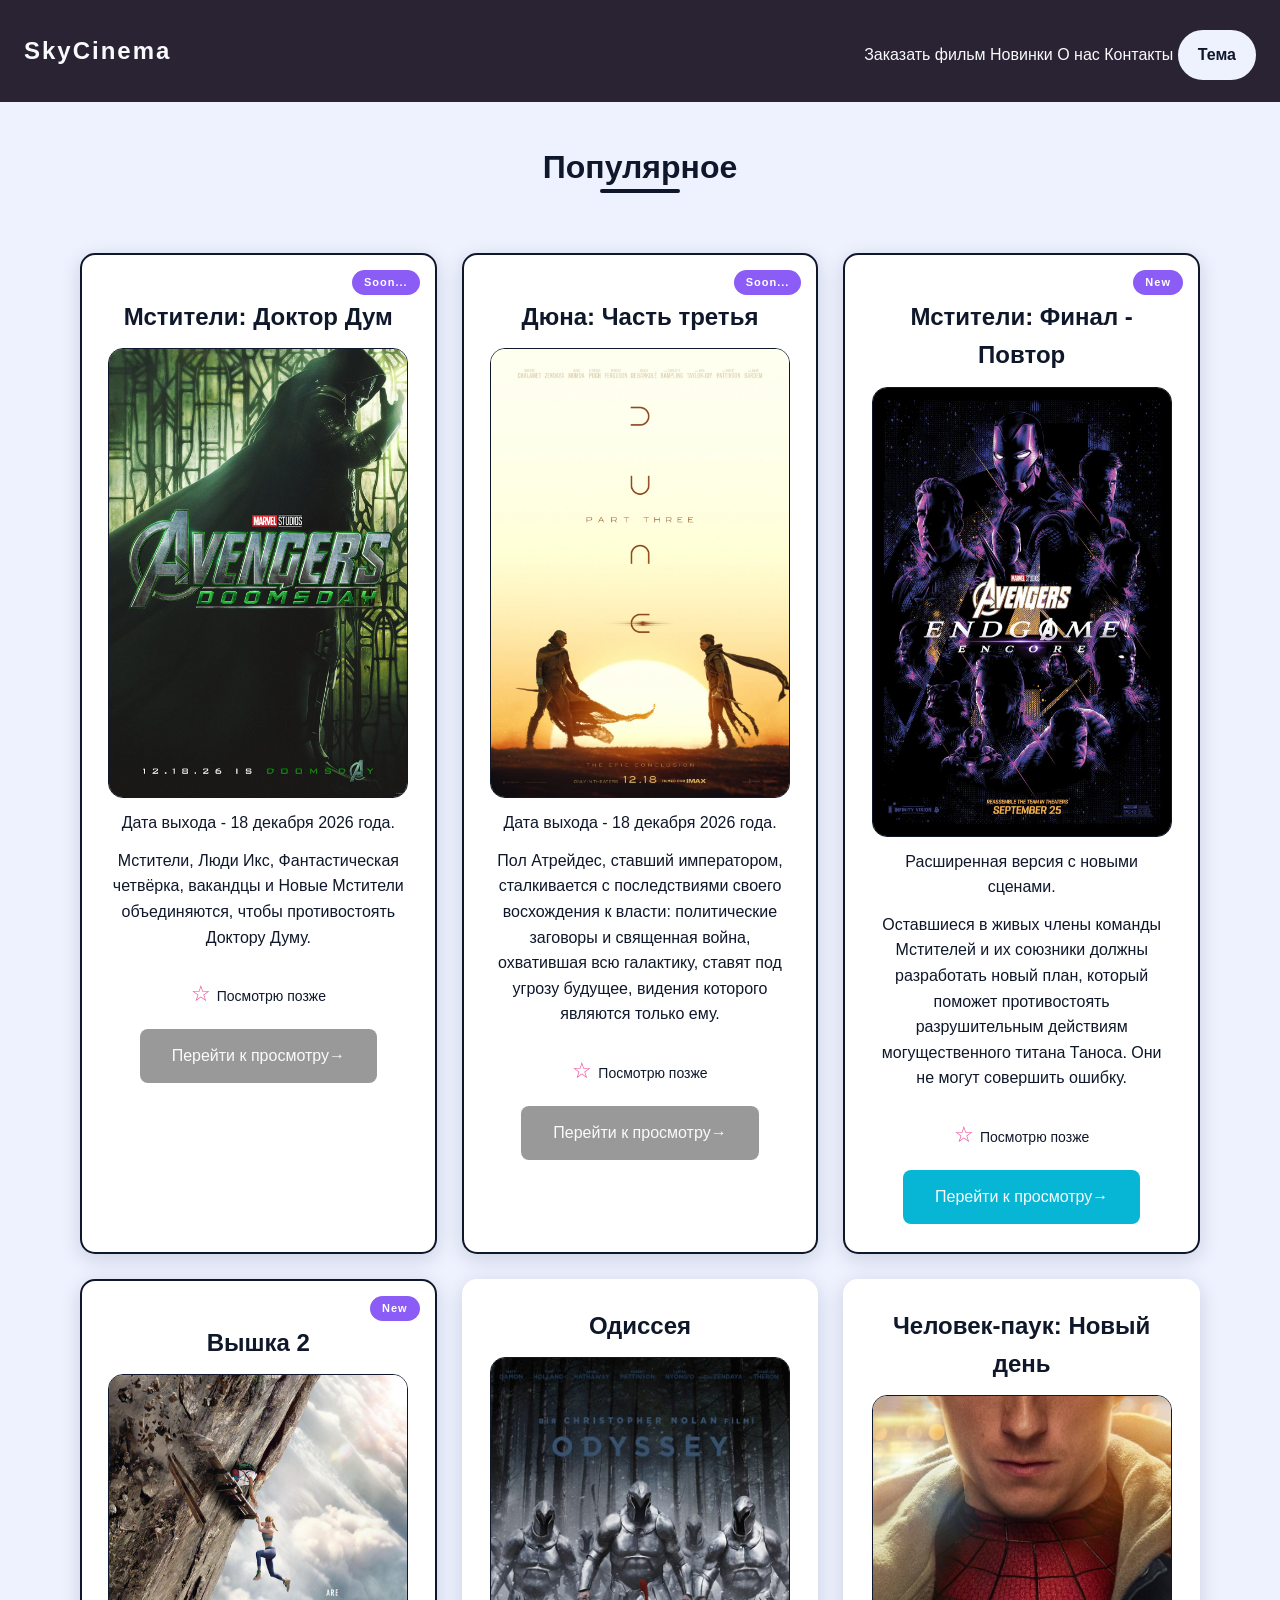
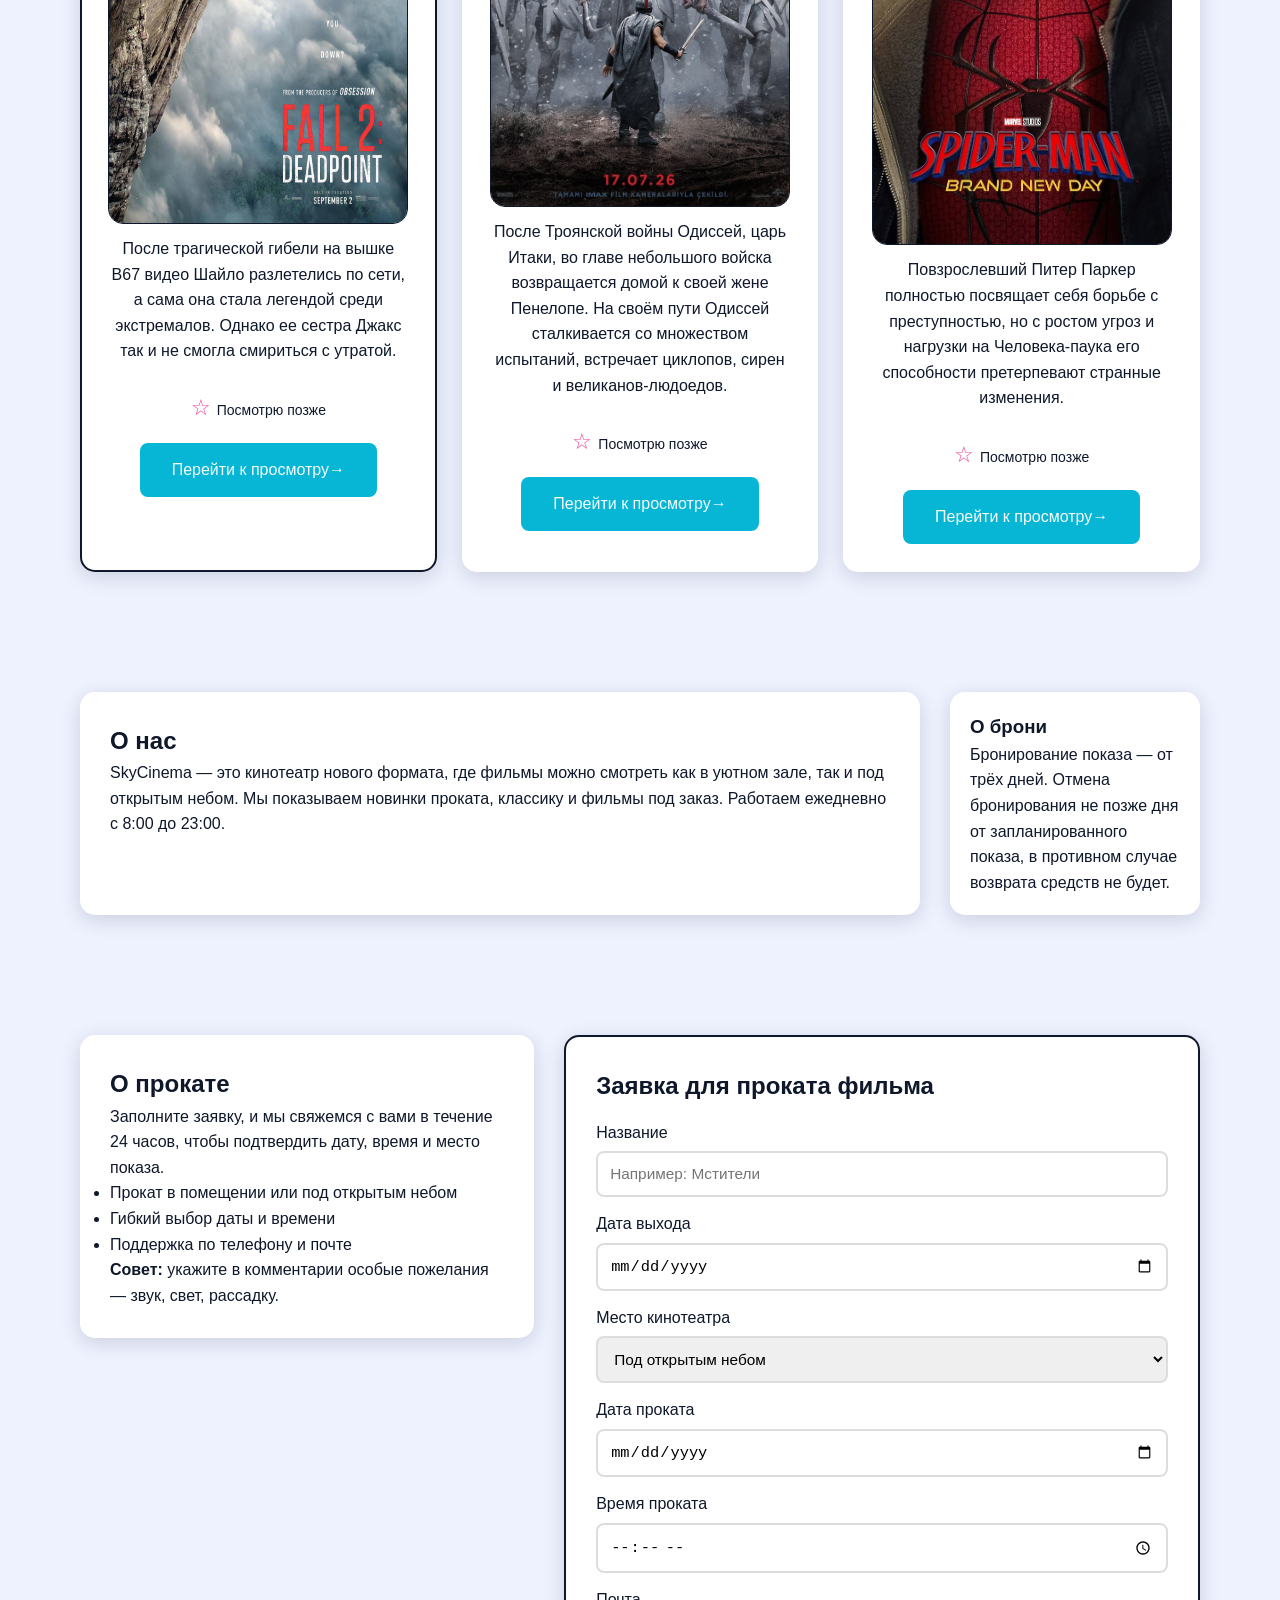
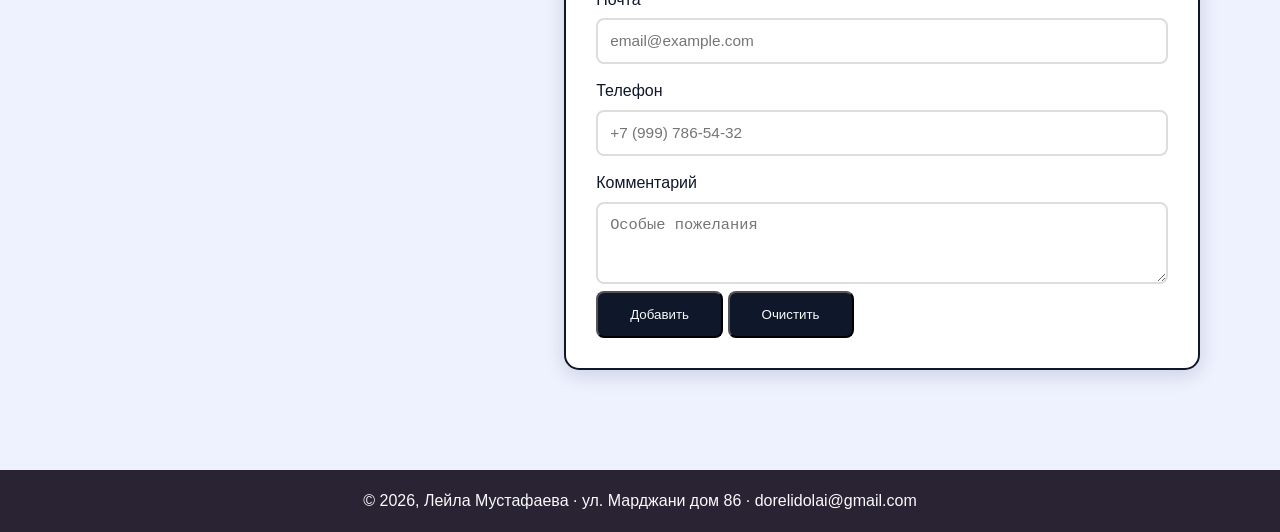
==== index.html @ cd65d3d4 "upd" ====
<!DOCTYPE html>
<html lang="ru">
<head>
    <meta charset="UTF-8">
    <meta name="viewport" content="width=device-width, initial-scale=1.0">
    <title>SkyCinema - кинотеатр</title>
    <link rel="stylesheet" href="styles.css">
    <link rel="icon" type="image/png" href="favicon.png">
</head>
<body>

    <header class="nav"> 
        <a href="#" class="logo">SkyCinema</a> 
        <nav class="menu"> 
        <a href="#add">Заказать фильм</a> 
        <a href="#new">Новинки</a> 
        <a href="#layout">О нас</a>  
        <a href="#cont">Контакты</a>
        <input type="checkbox" id="theme" class="theme-checkbox">
        <label for="theme" class="theme-toggle">Тема</label>
        </nav> 
    </header> 

   <main>

    <h1 class="page-title">Популярное</h1>

    <section class="new" id="new">
        <article class="movie">
            <span class="badge">Soon...</span>
            <h2 class="name">Мстители: Доктор Дум</h2>
            <img src="doom.png" alt="Мстители: Доктор Дум" width="300" height="450">
            <p>Дата выхода - 18 декабря 2026 года.</p>
            <p>Мстители, Люди Икс, Фантастическая четвёрка, вакандцы и Новые Мстители объединяются, чтобы противостоять Доктору Думу.</p>
            <label class="fav">
                <input type="checkbox">
                <span>Посмотрю позже</span>
            </label>
            <a href="#" class="btnc">Перейти к просмотру</a>
        </article>

        <article class="movie">
            <span class="badge">Soon...</span>
            <h2 class="name">Дюна: Часть третья</h2>
            <img src="dune.png" alt="Дюна: Часть третья" width="300" height="450">
            <p>Дата выхода - 18 декабря 2026 года.</p>
            <p>Пол Атрейдес, ставший императором, сталкивается с последствиями своего восхождения к власти: политические заговоры и священная война, охватившая всю галактику, ставят под угрозу будущее, видения которого являются только ему.</p>
            <label class="fav">
                <input type="checkbox">
                <span>Посмотрю позже</span>
            </label>
            <a href="#" class="btnc">Перейти к просмотру</a>
        </article>

        <article class="movie">
            <span class="badge">New</span>
            <h2 class="name">Мстители: Финал - Повтор</h2>
            <img src="encore.png" alt="Мстители: Финал - Повтор" width="300" height="450">
            <p>Расширенная версия с новыми сценами.</p>
            <p>Оставшиеся в живых члены команды Мстителей и их союзники должны разработать новый план, который поможет противостоять разрушительным действиям могущественного титана Таноса. Они не могут совершить ошибку.</p>
            <label class="fav">
                <input type="checkbox">
                <span>Посмотрю позже</span>
            </label>
            <a href="#" class="btn">Перейти к просмотру</a>
        </article>

        <article class="movie">
            <span class="badge">New</span>
            <h2 class="name">Вышка 2</h2>
             <img src="fall2.png" alt="Вышка 2" width="300" height="450">
            <p>После трагической гибели на вышке B67 видео Шайло разлетелись по сети, а сама она стала легендой среди экстремалов. Однако ее сестра Джакс так и не смогла смириться с утратой.</p>
            <label class="fav">
                <input type="checkbox">
                <span>Посмотрю позже</span>
            </label>
            <a href="#" class="btn">Перейти к просмотру</a>
        </article>

        <article class="movie">
            <h2 class="name">Одиссея</h2>
             <img src="odyssey.png" alt="Одиссея" width="300" height="450">
            <p>После Троянской войны Одиссей, царь Итаки, во главе небольшого войска возвращается домой к своей жене Пенелопе. На своём пути Одиссей сталкивается со множеством испытаний, встречает циклопов, сирен и великанов-людоедов.</p>
            <label class="fav">
                <input type="checkbox">
                <span>Посмотрю позже</span>
            </label>
            <a href="#" class="btn">Перейти к просмотру</a>
        </article>

        <article class="movie">
            <h2 class="name">Человек-паук: Новый день</h2>
             <img src="smbnd.png" alt="Человек-паук: Новый день" width="300" height="450">
            <p class="bio">Повзрослевший Питер Паркер полностью посвящает себя борьбе с преступностью, но с ростом угроз и нагрузки на Человека-паука его способности претерпевают странные изменения.</p>
            <label class="fav">
                <input type="checkbox">
                <span>Посмотрю позже</span>
            </label>
            <a href="#" class="btn">Перейти к просмотру</a>
        </article>
    </section>

    <section class="layout" id="layout">
    <div class="content">
        <h2>О нас</h2>
        <p>SkyCinema — это кинотеатр нового формата, где фильмы можно смотреть как в уютном зале, так и под открытым небом. Мы показываем новинки проката, классику и фильмы под заказ. Работаем ежедневно с 8:00 до 23:00.</p>
    </div>
    <aside class="sidebar">
        <h3>О брони</h3>
        <p>Бронирование показа — от трёх дней. Отмена бронирования не позже дня от запланированного показа, в противном случае возврата средств не будет.</p>
    </aside>
    </section>

    <section class="order-layout" id="add">
    <aside class="order-info">
        <h2>О прокате</h2>
        <p>Заполните заявку, и мы свяжемся с вами в течение 24 часов, чтобы подтвердить дату, время и место показа.</p>
        <ul>
            <li>Прокат в помещении или под открытым небом</li>
            <li>Гибкий выбор даты и времени</li>
            <li>Поддержка по телефону и почте</li>
        </ul>
            <strong>Совет:</strong> укажите в комментарии особые пожелания — звук, свет, рассадку.
    </aside>

    <div class="order-form-wrap">
        <h2>Заявка для проката фильма</h2>
        <form action="#" method="get">
            <label for="title">Название</label>
            <input type="text" id="title" name="title" placeholder="Например: Мстители" required>

            <label for="releasedate">Дата выхода</label>
            <input type="date" id="releasedate" name="releasedate" required>

            <label for="cinema">Место кинотеатра</label>
            <select id="cinema" name="cinema">
                <option value="opensky">Под открытым небом</option>
                <option value="closet">В помещении</option>
            </select>

            <label for="rundate">Дата проката</label>
            <input type="date" id="rundate" name="rundate" required>

            <label for="time">Время проката</label>
            <input type="time" id="time" name="time" required>

            <label for="email">Почта</label>
            <input type="email" id="email" name="email" placeholder="email@example.com" required>

            <label for="tel">Телефон</label>
            <input type="tel" id="tel" name="tel" placeholder="+7 (999) 786-54-32" required>

            <label for="comm">Комментарий</label>
            <textarea id="comm" name="comm" rows="3" cols="40" placeholder="Особые пожелания"></textarea>

            <div class="form-actions">
                <button type="submit" class="btn1">Добавить</button>
                <button type="reset" class="btn1">Очистить</button>
            </div>
        </form>
    </div>
    </section>
  </main>

    <footer id="cont">
        <p>&copy; 2026, Лейла Мустафаева · ул. Марджани дом 86 · <a href="mailto:dorelidolai@gmail.com">dorelidolai@gmail.com</a></p>
    </footer>
<a href="#" class="scroll-top">↑</a>

<script>
    const btn = document.querySelector('.scroll-top');
    window.addEventListener('scroll', () => {
        btn.style.opacity = window.scrollY > 300 ? '1' : '0';
        btn.style.pointerEvents = window.scrollY > 300 ? 'auto' : 'none';
    });
</script>
</body>
</html>
---- styles.css ----
* {
    margin: 0;
    padding: 0;
    
    box-sizing: border-box;
}

:root {
    --primary: #eef2ff;
    --card-bg: #ffffff;
    --text: #0f172a;
    --text-dark: #f8fafc;
    --border: #0f172a;
    --btn-bg: #06b6d4;
    --accent: #ec4899;
    --shadow: 0 5px 20px #0f172a26;

    --transition: 0.3s ease;

    --radius-sm: 8px;
}

@media (prefers-color-scheme: dark) {
    :root {
    --primary: #020617;
    --card-bg: #0f172a;
    --text: #e2e8f0;
    --text-dark: #f8fafc;
    --border: #8b5cf6; 
    }

    body:has(#theme:checked) {
        --primary: #eef2ff;
        --card-bg: #ffffff;
        --text: #0f172a;
        --text-dark: #f8fafc;
        --border: #0f172a;
    }
}

@media (prefers-color-scheme: light) {
    body:has(#theme:checked) {
        --primary: #020617;
        --card-bg: #0f172a;
        --text: #e2e8f0;
        --text-dark: #f8fafc;
        --border: #8b5cf6;
    }
}

header.nav { 
    position: sticky; 
    top: 0; 
    z-index: 100; 
    display: flex; 
    justify-content: space-between; 
    align-items: center; 
    padding: 16px 24px; 
    background-color: #2a2333;
} 

.menu a:hover {
    color: var(--btn-bg);
}

.menu a {
    color: var(--text-dark);
}

.logo { 
    font-weight: bold; 
    font-size: clamp(16px, 2vw, 24px); 
    text-decoration: none; 
    letter-spacing: 2px; 
    color: var(--text-dark);
} 

.theme-checkbox {
    display: none;
}

.theme-toggle {
    padding: 10px 18px;
    background-color: var(--primary);
    color: var(--text);
    border: 2px solid var(--primary);
    border-radius: 50px;
    cursor: pointer;
    font-weight: bold;
    display: inline-block;
    user-select: none;
}

.theme-toggle:hover {
    background: #3a333a;
    color: var(--primary);
}

body {
    font-family: 'Franklin Gothic Medium', 'Arial Narrow', Arial, sans-serif;
    color: var(--text);
    line-height: 1.6;
    background-color: var(--primary);
    transition: background var(--transition), color var(--transition);
}

.page-title {
    position: relative;
    text-align: center;
    margin: 40px auto 0;
    font-size: clamp(1.5rem, 4vw, 2rem);
}
.page-title::after {
    content: "";
    position: absolute;
    bottom: 0;
    left: 50%;
    transform: translateX(-50%);
    width: 80px;
    height: 4px;
    background: var(--text);
    border-radius: 2px;
}

.new {
    display: grid;
    grid-template-columns: repeat(auto-fit, minmax(280px, 1fr));
    gap: 25px;
    padding: 60px 40px;
    max-width: 1200px;
    margin: 0 auto;
}

.movie {
    position: relative;
    display: flex;
    flex-direction: column;
    align-items: center;
    text-align: center;
    gap: 12px;
    padding: clamp(16px, 3vw, 28px) clamp(16px, 3vw, 28px);
    background: var(--card-bg);
    border-radius: 15px;
    box-shadow: var(--shadow);
    overflow: hidden;
    color: var(--text);
    opacity: 0;
    animation: fadeUp 0.6s ease forwards;
}

.movie:hover {
    box-shadow: 0 15px 40px #00000033;
}

.movie::before {
    content: "";
    position: absolute;
    top: 0;
    left: -100%;
    width: 100%;
    height: 100%;
    background: linear-gradient(
        90deg,
        transparent,
       #06b6d438,
        transparent
    );
    transition: left 0.6s;
    pointer-events: none;
}

.movie:hover::before {
    left: 100%;
}

.movie:has(.badge) .name {
    margin-top: 15px;
}

.movie:has(.badge) {
    border: 2px solid var(--border);
}

@keyframes fadeUp {
    from {
        opacity: 0;
        transform: translateY(30px);
    }
    to {
        opacity: 1;
        transform: translateY(0);
    }
}
.movie:nth-child(1) { animation-delay: 0.1s; }
.movie:nth-child(2) { animation-delay: 0.2s; }
.movie:nth-child(3) { animation-delay: 0.3s; }
.movie:nth-child(4) { animation-delay: 0.4s; }
.movie:nth-child(5) { animation-delay: 0.5s; }
.movie:nth-child(6) { animation-delay: 0.6s; }

img {
    border-radius: 15px;
    border: 1.5px solid var(--border);
    transition: transform 0.3s ease, box-shadow 0.3s ease;
}

img:hover{
    transform: translateY(-8px) scale(1.02);
}

.badge {
    position: absolute;
    top: 15px;
    right: 15px;
    padding: 4px 12px;
    background: #8b5cf6;
    color: #fff;
    font-size: clamp(8px, 1.2vw, 11px);
    font-weight: 700;
    border-radius: 20px;
    letter-spacing: 1px;
}
.movie:has(.badge):hover .badge {
    box-shadow: 0 5px 15px #3d296c;
}

.btn {
    padding: clamp(10px, 2vw, 14px) clamp(20px, 4vw, 32px);
    background: var(--btn-bg);
    border-radius: var(--radius-sm);
    color: var(--text-dark);
    cursor: pointer;
    transition: background 0.3s, transform 0.2s;
}
.btn:hover {
    background: var(--accent); 
    color: #1a1622;
    transform: translateY(-2px);
}
.btn:active {
    transform: translateY(0) scale(0.95);
    background: var(--btn-bg);
}.btn::after {
    content: " →";
    display: inline-block;
    transition: transform var(--transition);
}
.btn:hover::after {
    transform: translateX(5px);
}
.btnc {
    padding: clamp(10px, 2vw, 14px) clamp(20px, 4vw, 32px);
    background: #999;
    border-radius: var(--radius-sm);
    color: var(--text-dark);
    cursor: not-allowed;
    transition: background 0.3s, transform 0.2s;
}
.btnc:hover {
    transform: translateY(-2px);
}
.btnc::after {
    content: " →";
    display: inline-block;
    transition: transform var(--transition);
}
.btnc:hover::after {
    transform: translateX(5px);
}

.fav {
    display: flex;
    align-items: center;
    gap: 8px;
    cursor: pointer;
    font-size: 14px;
}

.fav input {
    display: none;
}

.fav span::before {
    content: "☆";
    font-size: 22px;
    color: var(--accent);
    margin-right: 6px;
    display: inline-block;
    transition: transform var(--transition);
}

.fav input:checked + span::before {
    content: "★";
    transform: scale(1.2);
}


.btn1 {
    padding: clamp(10px, 2vw, 14px) clamp(20px, 4vw, 32px);
    background: var(--border);
    border-radius: var(--radius-sm);
    color: var(--text-dark);
    cursor: pointer;
    transition: background 0.3s, transform 0.2s;
}
.btn1:hover {
    background: #333;
    transform: translateY(-2px);
}

.btn1:active {
    transform: translateY(0) scale(0.95);
    background: #887b8e;
}

.layout {
    display: grid;
    grid-template-columns: 1fr 250px;
    gap: 30px;
    padding: 60px 40px;
    max-width: 1200px;
    margin: 0 auto;
}

.content {
    background: var(--card-bg);
    padding: 30px;
    border-radius: 15px;
    box-shadow: var(--shadow);
    color: var(--text);
    opacity: 0;
    animation: fadeUp 0.6s ease forwards;
    animation-delay: 0.6s;
}

.sidebar {
    background: var(--card-bg);
    padding: 20px;
    border-radius: 15px;
    box-shadow: var(--shadow);
    color: var(--text);
    opacity: 0;
    animation: fadeUp 0.6s ease forwards;
    animation-delay: 0.5s;
}

.order-layout {
    display: grid;
    grid-template-columns: 1fr 1.4fr;
    gap: 30px;
    padding: 60px 40px;
    max-width: 1200px;
    margin: 0 auto;
    align-items: start;
}

.order-info {
    background: var(--card-bg);
    padding: 30px;
    border-radius: 15px;
    box-shadow: var(--shadow);
    color: var(--text);
    opacity: 0;
    animation: fadeUp 0.6s ease forwards;
    animation-delay: 0.2s;
}

.order-form-wrap {
    border: 2px solid var(--border);
    background: var(--card-bg);
    padding: 30px;
    border-radius: 15px;
    box-shadow: var(--shadow);
    color: var(--text);
    opacity: 0;
    animation: fadeUp 0.6s ease forwards;
    animation-delay: 0.3s;
}

label {
    display: block;
    margin-top: 14px;
    margin-bottom: 6px;
}

select, input, textarea {
    padding: 12px;
    border: 2px solid #ddd;
    border-radius: 8px;
    font-size: clamp(12px, 1.2vw, 16px);
    width: 100%;
    transition: border-color 0.3s, box-shadow 0.3s;
}

select:focus, input:focus, textarea:focus {
    outline: none;
    border-color: #906da8;
    box-shadow: var(--shadow);
}

.scroll-top {
    position: fixed;
    bottom: 30px;
    right: 30px;
    width: 55px;
    height: 55px;
    background: var(--card-bg);
    color: var(--text);
    border-radius: 50%;
    display: flex;
    justify-content: center;
    align-items: center;
    text-decoration: none;
    font-size: clamp(16px, 2vw, 24px);
    z-index: 100;
    transition: transform 0.3s ease;
}

.scroll-top:hover { 
  transform: scale(1.12); 
  box-shadow: 0 6px 20px var(--btn-bg); 
}

footer {
    display: flex;
    justify-content: center;
    align-items: center; 
    background-color: #2a2333;
    color: #f8fafc;
    padding: 18px; 
    margin-top: 40px;
}

a {
    text-decoration: none;
    color: var(--text-dark);
} 

@media (max-width: 900px) {
    .new {
        grid-template-columns: repeat(2, 1fr);
        padding: 40px 20px;
    }

    .layout {
        grid-template-columns: 1fr;
    }

    .order-layout {
        grid-template-columns: 1fr;
        padding: 40px 20px;
    }

    .order-info {
        position: static;
    }
}

@media (max-width: 600px) {
    header.nav {
        flex-direction: column;
        gap: 10px;
    }

    .menu {
        display: flex;
        flex-wrap: wrap;
        justify-content: center;
        gap: 10px;
    }

    .new {
        grid-template-columns: 1fr;
        padding: 20px 15px;
    }

    .layout {
        padding: 20px 15px;
    }

    .order-layout {
        padding: 20px 15px;
    }

    .order-info, .order-form-wrap {
        padding: 20px;
    }

    .btn {
        width: 100%;
        text-align: center;
    }

    .btnc {
        width: 100%;
        text-align: center;
    }

    .btn1 {
        width: 100%;
        margin-top: 5px;
    }

    form {
        margin: 10px;
    }

    .scroll-top {
        width: 45px;
        height: 45px;
        bottom: 15px;
        right: 15px;
    }

    footer {
        text-align: center;
        font-size: 14px;
    }
}
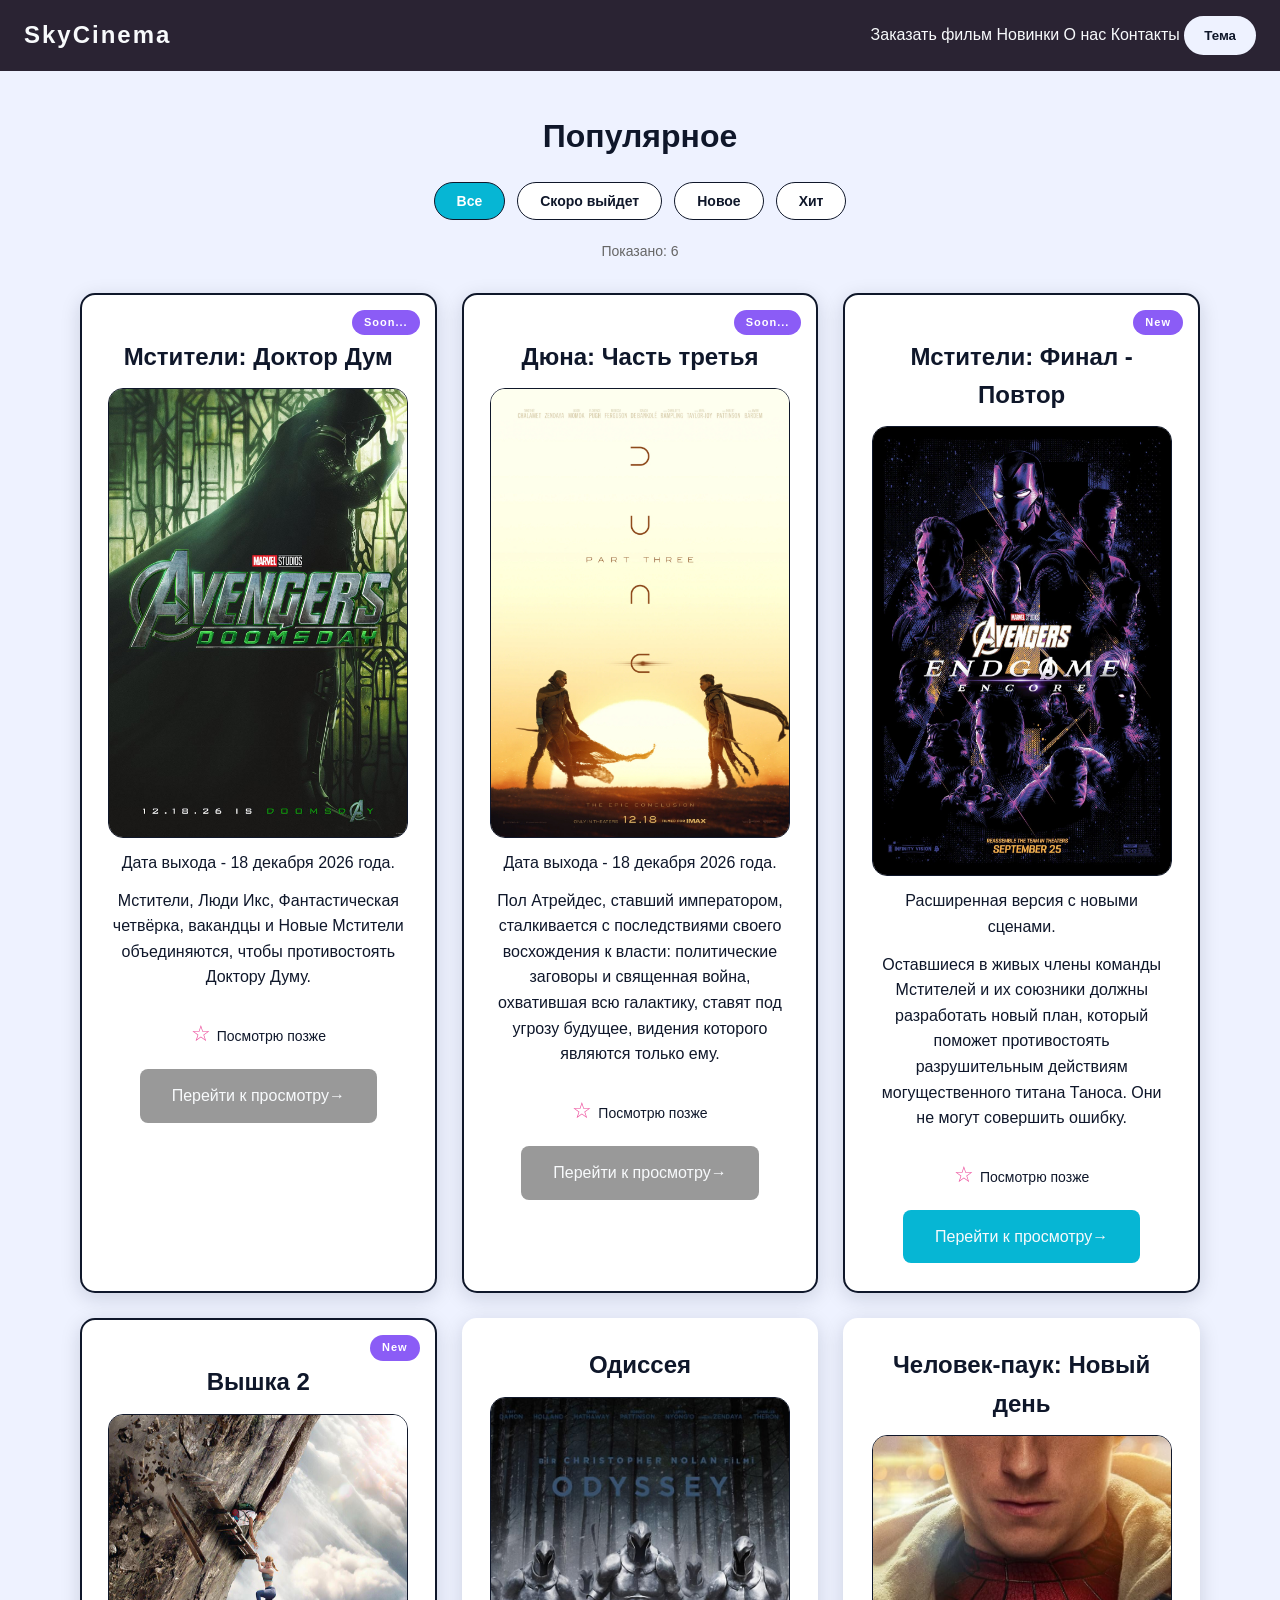
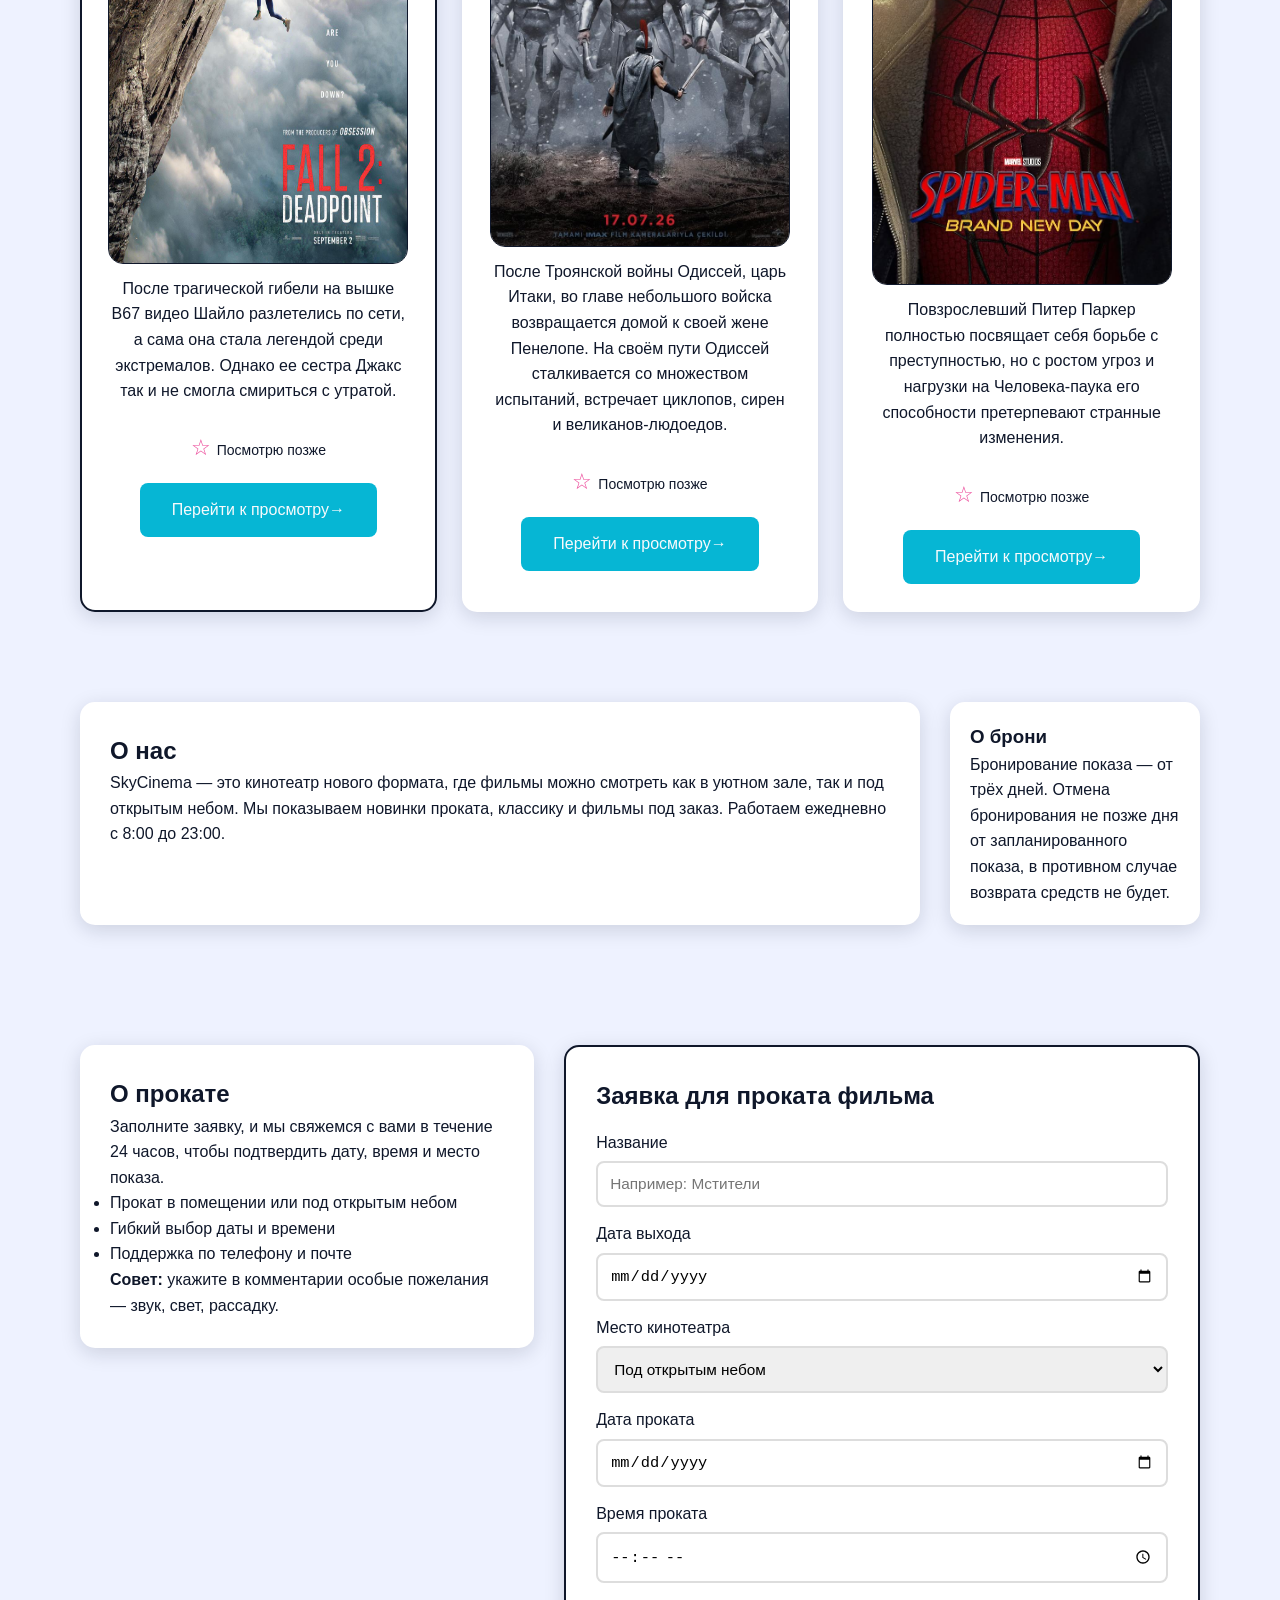
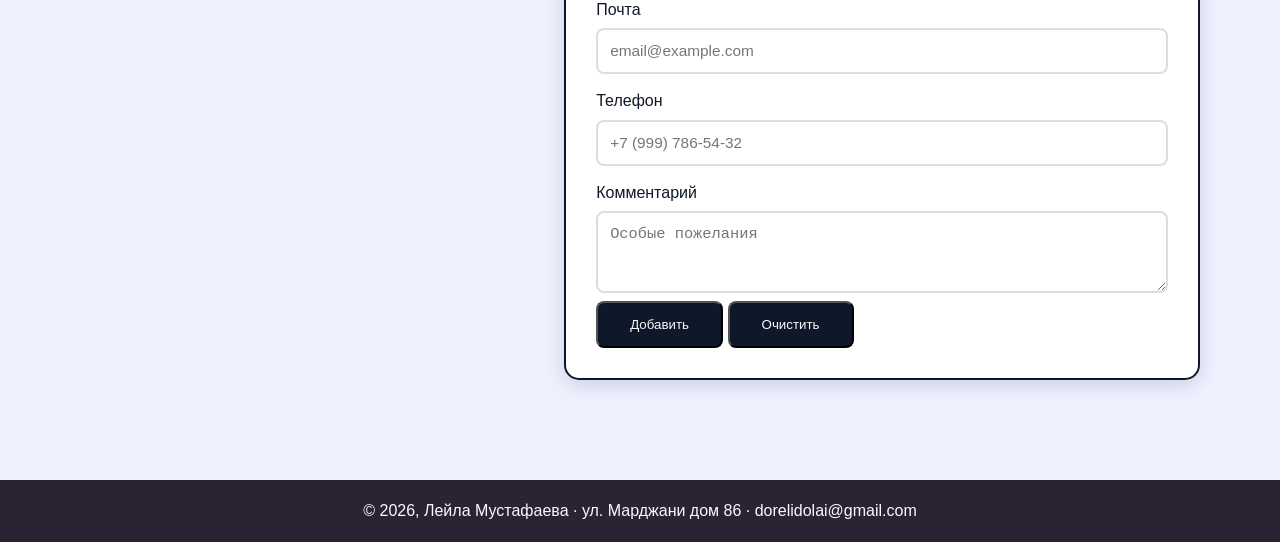
==== commit 319e0b42: "add js" ====
--- a/index.html
+++ b/index.html
@@ -16,8 +16,8 @@
         <a href="#new">Новинки</a> 
         <a href="#layout">О нас</a>  
         <a href="#cont">Контакты</a>
-        <input type="checkbox" id="theme" class="theme-checkbox">
-        <label for="theme" class="theme-toggle">Тема</label>
+        <button class="theme-toggle" id="themeBtn" aria-label="Переключить тему">Тема</button>
+
         </nav> 
     </header> 
 
@@ -25,8 +25,17 @@
 
     <h1 class="page-title">Популярное</h1>
 
+    <div class="filters">
+        <button class="filter-btn active" data-filter="all">Все</button>
+        <button class="filter-btn" data-filter="soon">Скоро выйдет</button>
+        <button class="filter-btn" data-filter="new">Новое</button>
+        <button class="filter-btn" data-filter="popular">Хит</button>
+    </div>
+
+    <p class="filter-count">Показано: <span id="filterCount">0</span></p>
+
     <section class="new" id="new">
-        <article class="movie">
+        <article class="movie" data-category="soon">
             <span class="badge">Soon...</span>
             <h2 class="name">Мстители: Доктор Дум</h2>
             <img src="doom.png" alt="Мстители: Доктор Дум" width="300" height="450">
@@ -39,7 +48,7 @@
             <a href="#" class="btnc">Перейти к просмотру</a>
         </article>
 
-        <article class="movie">
+        <article class="movie" data-category="soon">
             <span class="badge">Soon...</span>
             <h2 class="name">Дюна: Часть третья</h2>
             <img src="dune.png" alt="Дюна: Часть третья" width="300" height="450">
@@ -52,7 +61,7 @@
             <a href="#" class="btnc">Перейти к просмотру</a>
         </article>
 
-        <article class="movie">
+        <article class="movie" data-category="new">
             <span class="badge">New</span>
             <h2 class="name">Мстители: Финал - Повтор</h2>
             <img src="encore.png" alt="Мстители: Финал - Повтор" width="300" height="450">
@@ -65,7 +74,7 @@
             <a href="#" class="btn">Перейти к просмотру</a>
         </article>
 
-        <article class="movie">
+        <article class="movie" data-category="new">
             <span class="badge">New</span>
             <h2 class="name">Вышка 2</h2>
              <img src="fall2.png" alt="Вышка 2" width="300" height="450">
@@ -77,7 +86,7 @@
             <a href="#" class="btn">Перейти к просмотру</a>
         </article>
 
-        <article class="movie">
+        <article class="movie" data-category="popular">
             <h2 class="name">Одиссея</h2>
              <img src="odyssey.png" alt="Одиссея" width="300" height="450">
             <p>После Троянской войны Одиссей, царь Итаки, во главе небольшого войска возвращается домой к своей жене Пенелопе. На своём пути Одиссей сталкивается со множеством испытаний, встречает циклопов, сирен и великанов-людоедов.</p>
@@ -88,7 +97,7 @@
             <a href="#" class="btn">Перейти к просмотру</a>
         </article>
 
-        <article class="movie">
+        <article class="movie" data-category="popular">
             <h2 class="name">Человек-паук: Новый день</h2>
              <img src="smbnd.png" alt="Человек-паук: Новый день" width="300" height="450">
             <p class="bio">Повзрослевший Питер Паркер полностью посвящает себя борьбе с преступностью, но с ростом угроз и нагрузки на Человека-паука его способности претерпевают странные изменения.</p>
@@ -165,14 +174,7 @@
     <footer id="cont">
         <p>&copy; 2026, Лейла Мустафаева · ул. Марджани дом 86 · <a href="mailto:dorelidolai@gmail.com">dorelidolai@gmail.com</a></p>
     </footer>
-<a href="#" class="scroll-top">↑</a>
-
-<script>
-    const btn = document.querySelector('.scroll-top');
-    window.addEventListener('scroll', () => {
-        btn.style.opacity = window.scrollY > 300 ? '1' : '0';
-        btn.style.pointerEvents = window.scrollY > 300 ? 'auto' : 'none';
-    });
-</script>
+<button class="scroll-top" id="scrollTopBtn" aria-label="Наверх">↑</button>
+<script src="script.js"></script>
 </body>
 </html>
--- a/styles.css
+++ b/styles.css
@@ -13,6 +13,7 @@
     --border: #0f172a;
     --btn-bg: #06b6d4;
     --accent: #ec4899;
+    --text-muted: #666;
     --shadow: 0 5px 20px #0f172a26;
 
     --transition: 0.3s ease;
@@ -20,32 +21,14 @@
     --radius-sm: 8px;
 }
 
-@media (prefers-color-scheme: dark) {
-    :root {
+body.dark {
     --primary: #020617;
     --card-bg: #0f172a;
     --text: #e2e8f0;
     --text-dark: #f8fafc;
-    --border: #8b5cf6; 
-    }
-
-    body:has(#theme:checked) {
-        --primary: #eef2ff;
-        --card-bg: #ffffff;
-        --text: #0f172a;
-        --text-dark: #f8fafc;
-        --border: #0f172a;
-    }
-}
-
-@media (prefers-color-scheme: light) {
-    body:has(#theme:checked) {
-        --primary: #020617;
-        --card-bg: #0f172a;
-        --text: #e2e8f0;
-        --text-dark: #f8fafc;
-        --border: #8b5cf6;
-    }
+    --border: #8b5cf6;
+    --text-muted: #a0aec0;
+    --shadow: 0 5px 20px #00000066;
 }
 
 header.nav { 
@@ -96,6 +79,11 @@
     color: var(--primary);
 }
 
+.theme-toggle:active {
+    transform: scale(0.95);
+}
+
+
 body {
     font-family: 'Franklin Gothic Medium', 'Arial Narrow', Arial, sans-serif;
     color: var(--text);
@@ -110,23 +98,12 @@
     margin: 40px auto 0;
     font-size: clamp(1.5rem, 4vw, 2rem);
 }
-.page-title::after {
-    content: "";
-    position: absolute;
-    bottom: 0;
-    left: 50%;
-    transform: translateX(-50%);
-    width: 80px;
-    height: 4px;
-    background: var(--text);
-    border-radius: 2px;
-}
 
 .new {
     display: grid;
     grid-template-columns: repeat(auto-fit, minmax(280px, 1fr));
     gap: 25px;
-    padding: 60px 40px;
+    padding: 30px 40px;
     max-width: 1200px;
     margin: 0 auto;
 }
@@ -224,6 +201,51 @@
     box-shadow: 0 5px 15px #3d296c;
 }
 
+.filters {
+    display: flex;
+    justify-content: center;
+    flex-wrap: wrap;
+    gap: 12px;
+    margin-top: 20px;
+    margin-bottom: 20px;
+    padding: 0 20px;
+}
+
+.filter-btn {
+    padding: 10px 22px;
+    background: var(--card-bg);
+    color: var(--text);
+    border: 1px solid var(--text);
+    border-radius: 50px;
+    font-size: 14px;
+    font-weight: 600;
+    cursor: pointer;
+    transition: background 0.3s, color 0.3s, transform 0.2s;
+    font-family: inherit;
+}
+
+.filter-btn:hover {
+    background: var(--accent);
+    color: var(--text);
+    transform: translateY(-2px);
+}
+
+.filter-btn.active {
+    background: var(--btn-bg);
+    color: white;
+}
+
+.movie.hidden {
+    display: none;
+}
+
+.filter-count {
+    text-align: center;
+    color: var(--text-muted);
+    font-size: 14px;
+}
+
+
 .btn {
     padding: clamp(10px, 2vw, 14px) clamp(20px, 4vw, 32px);
     background: var(--btn-bg);
@@ -406,19 +428,33 @@
     height: 55px;
     background: var(--card-bg);
     color: var(--text);
+    border: none;
     border-radius: 50%;
     display: flex;
     justify-content: center;
     align-items: center;
-    text-decoration: none;
     font-size: clamp(16px, 2vw, 24px);
-    z-index: 100;
-    transition: transform 0.3s ease;
-}
-
-.scroll-top:hover { 
-  transform: scale(1.12); 
-  box-shadow: 0 6px 20px var(--btn-bg); 
+    cursor: pointer;
+    z-index: 999;
+    opacity: 0;
+    visibility: hidden;
+    font-family: inherit;
+    transition: opacity 0.3s, visibility 0.3s, transform 0.3s, background 0.3s;
+}
+
+.scroll-top.visible {
+    opacity: 1;
+    visibility: visible;
+}
+
+.scroll-top:hover {
+    filter: brightness(0.9);
+    transform: translateY(-5px) scale(1.05);
+    box-shadow: 0 6px 20px var(--btn-bg);
+}
+
+.scroll-top:active {
+    transform: scale(0.95);
 }
 
 footer {
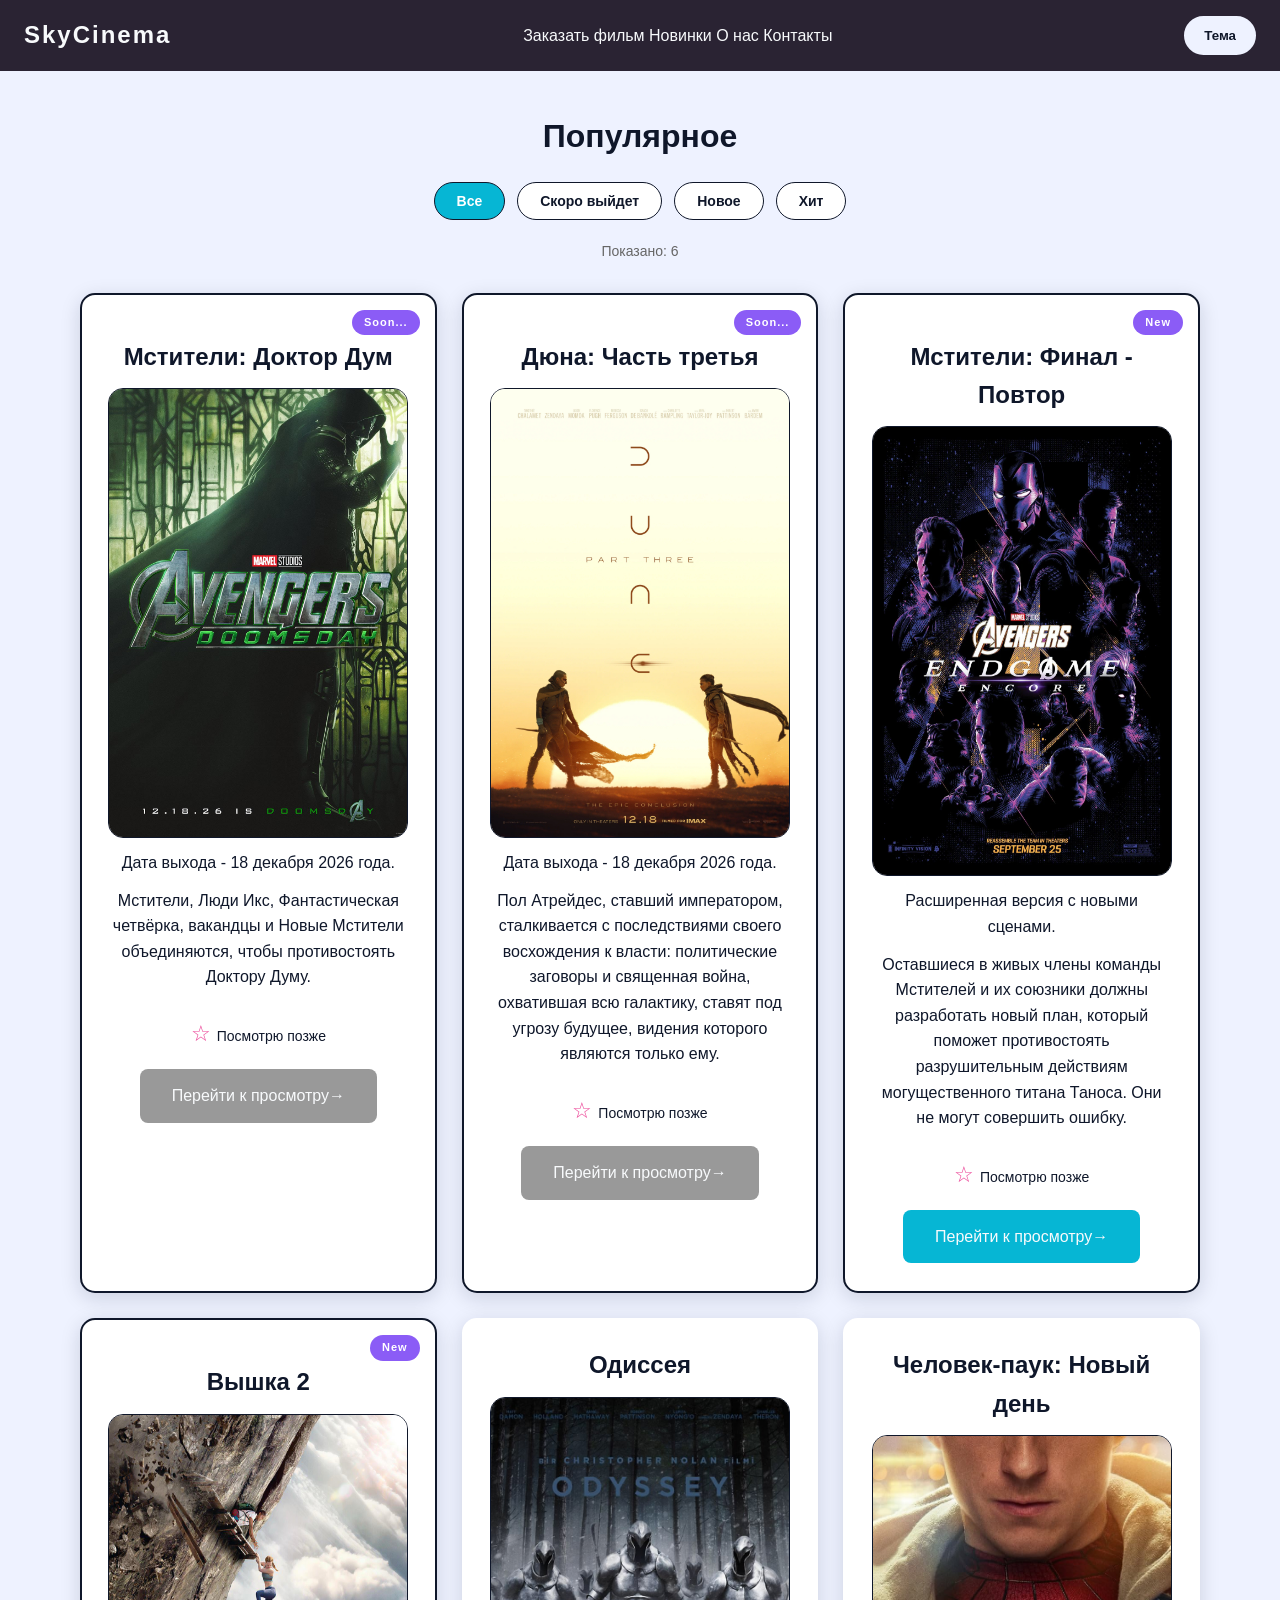
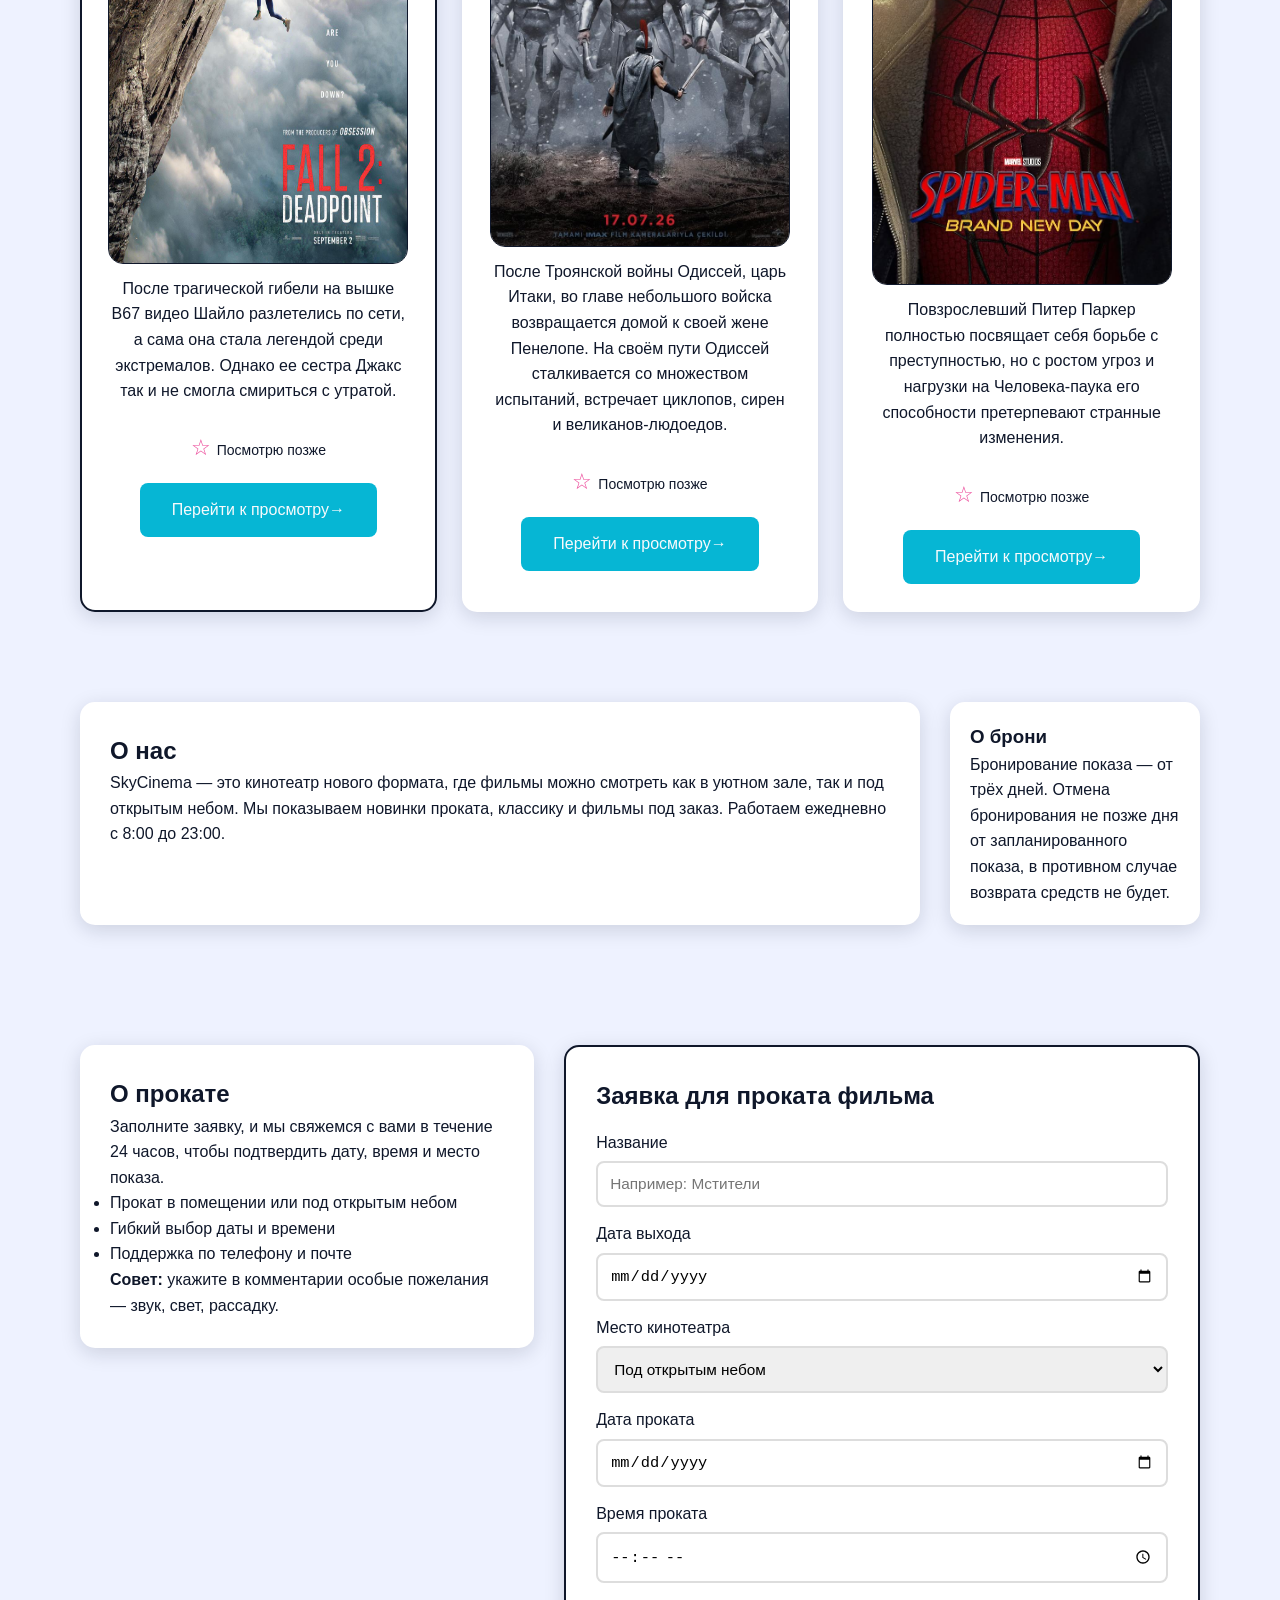
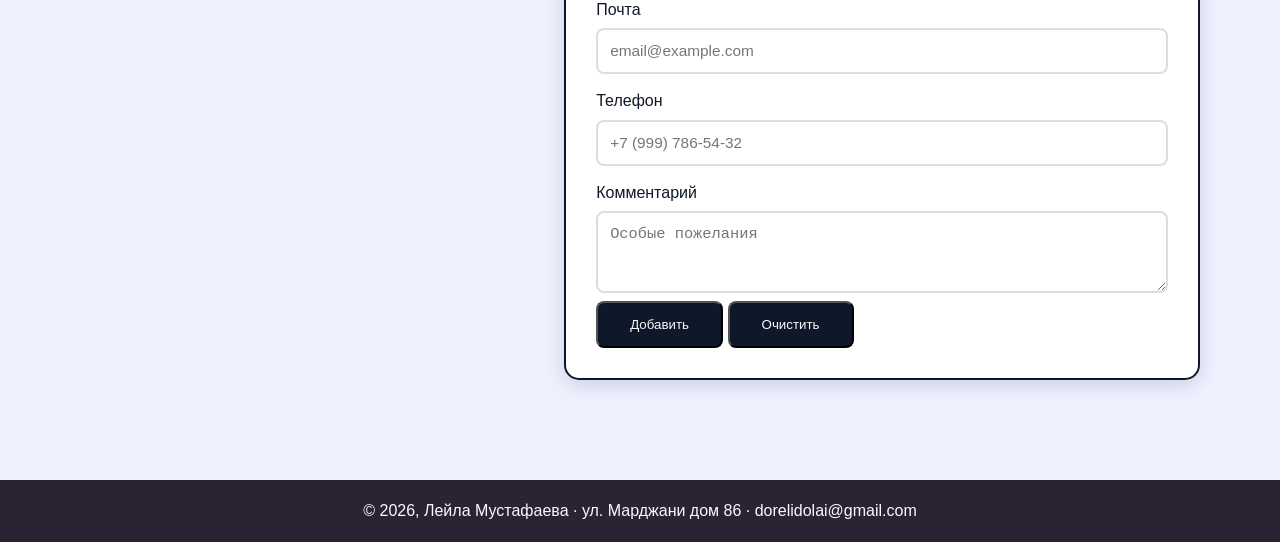
==== commit 1b94c52d: "burger" ====
--- a/index.html
+++ b/index.html
@@ -11,14 +11,28 @@
 
     <header class="nav"> 
         <a href="#" class="logo">SkyCinema</a> 
+
+        <div class="overlay" id="overlay"></div>
+
+        <nav class="mobile-nav" id="mobileNav">
+        <a href="#new">Главная</a>
+        <a href="#layout">О нас</a> 
+        <a href="#add">Заказать фильм</a> 
+        <a href="#cont">Контакты</a>
+        </nav>
+
         <nav class="menu"> 
         <a href="#add">Заказать фильм</a> 
         <a href="#new">Новинки</a> 
         <a href="#layout">О нас</a>  
         <a href="#cont">Контакты</a>
+        </nav> 
+        <button class="burger" id="burgerBtn" aria-label="Открыть меню">
+            <span></span>
+            <span></span>
+            <span></span>
+        </button>
         <button class="theme-toggle" id="themeBtn" aria-label="Переключить тему">Тема</button>
-
-        </nav> 
     </header> 
 
    <main>
--- a/styles.css
+++ b/styles.css
@@ -31,6 +31,10 @@
     --shadow: 0 5px 20px #00000066;
 }
 
+html {
+    scroll-behavior: smooth;
+}
+
 header.nav { 
     position: sticky; 
     top: 0; 
@@ -40,7 +44,107 @@
     align-items: center; 
     padding: 16px 24px; 
     background-color: #2a2333;
-} 
+}
+
+.overlay {
+    position: fixed;
+    top: 0;
+    left: 0;
+    width: 100%;
+    height: 100%;
+    background: #00000080;
+    opacity: 0;
+    visibility: hidden;
+    transition: opacity 0.3s, visibility 0.3s;
+    z-index: 999;
+}
+
+.overlay.active {
+    opacity: 1;
+    visibility: visible;
+}
+
+.mobile-nav {
+    position: fixed;
+    top: 0;
+    right: -100%;
+    width: 80%;
+    max-width: 320px;
+    height: 100vh;
+    background: var(--card-bg, #ffffff);
+    display: flex;
+    flex-direction: column;
+    justify-content: center;
+    align-items: center;
+    gap: 30px;
+    padding: 40px;
+    box-shadow: -10px 0 30px rgba(0, 0, 0, 0.1);
+    transition: right 0.4s ease;
+    z-index: 1000;
+}
+
+.mobile-nav.open {
+    right: 0;
+}
+
+.mobile-nav a {
+    font-size: 20px;
+    font-weight: 600;
+    color: var(--text, #333);
+    text-decoration: none;
+    transition: color 0.3s, transform 0.3s;
+}
+
+.mobile-nav a:hover {
+    color: var(--primary, #667eea);
+    transform: translateX(5px);
+}
+
+.mobile-btn {
+    margin-top: 20px;
+    padding: 14px 32px;
+    background: var(--primary, #667eea);
+    color: white !important;
+    border-radius: 50px;
+}
+
+.mobile-btn:hover {
+    filter: brightness(0.9);
+}
+
+.burger {
+    display: none;
+    flex-direction: column;
+    justify-content: space-between;
+    width: 30px;
+    height: 24px;
+    background: none;
+    border: none;
+    cursor: pointer;
+    padding: 0;
+    z-index: 1001;
+}
+
+.burger span {
+    display: block;
+    width: 100%;
+    height: 3px;
+    background: var(--text, #333);
+    border-radius: 3px;
+    transition: transform 0.3s, opacity 0.3s;
+}
+
+.burger.active span:nth-child(1) {
+    transform: translateY(10px) rotate(45deg);
+}
+
+.burger.active span:nth-child(2) {
+    opacity: 0;
+}
+
+.burger.active span:nth-child(3) {
+    transform: translateY(-10px) rotate(-45deg);
+}
 
 .menu a:hover {
     color: var(--btn-bg);
@@ -471,7 +575,6 @@
     text-decoration: none;
     color: var(--text-dark);
 } 
-
 @media (max-width: 900px) {
     .new {
         grid-template-columns: repeat(2, 1fr);
@@ -492,16 +595,26 @@
     }
 }
 
+@media (max-width: 768px) {
+    .burger {
+        display: flex;
+    }
+
+    .menu {
+        display: none;
+    }
+}
+
+@media (min-width: 769px) {
+    .mobile-nav {
+        display: none;
+    }
+}
+
 @media (max-width: 600px) {
     header.nav {
-        flex-direction: column;
-        gap: 10px;
-    }
-
-    .menu {
-        display: flex;
+        flex-direction: row;
         flex-wrap: wrap;
-        justify-content: center;
         gap: 10px;
     }
 
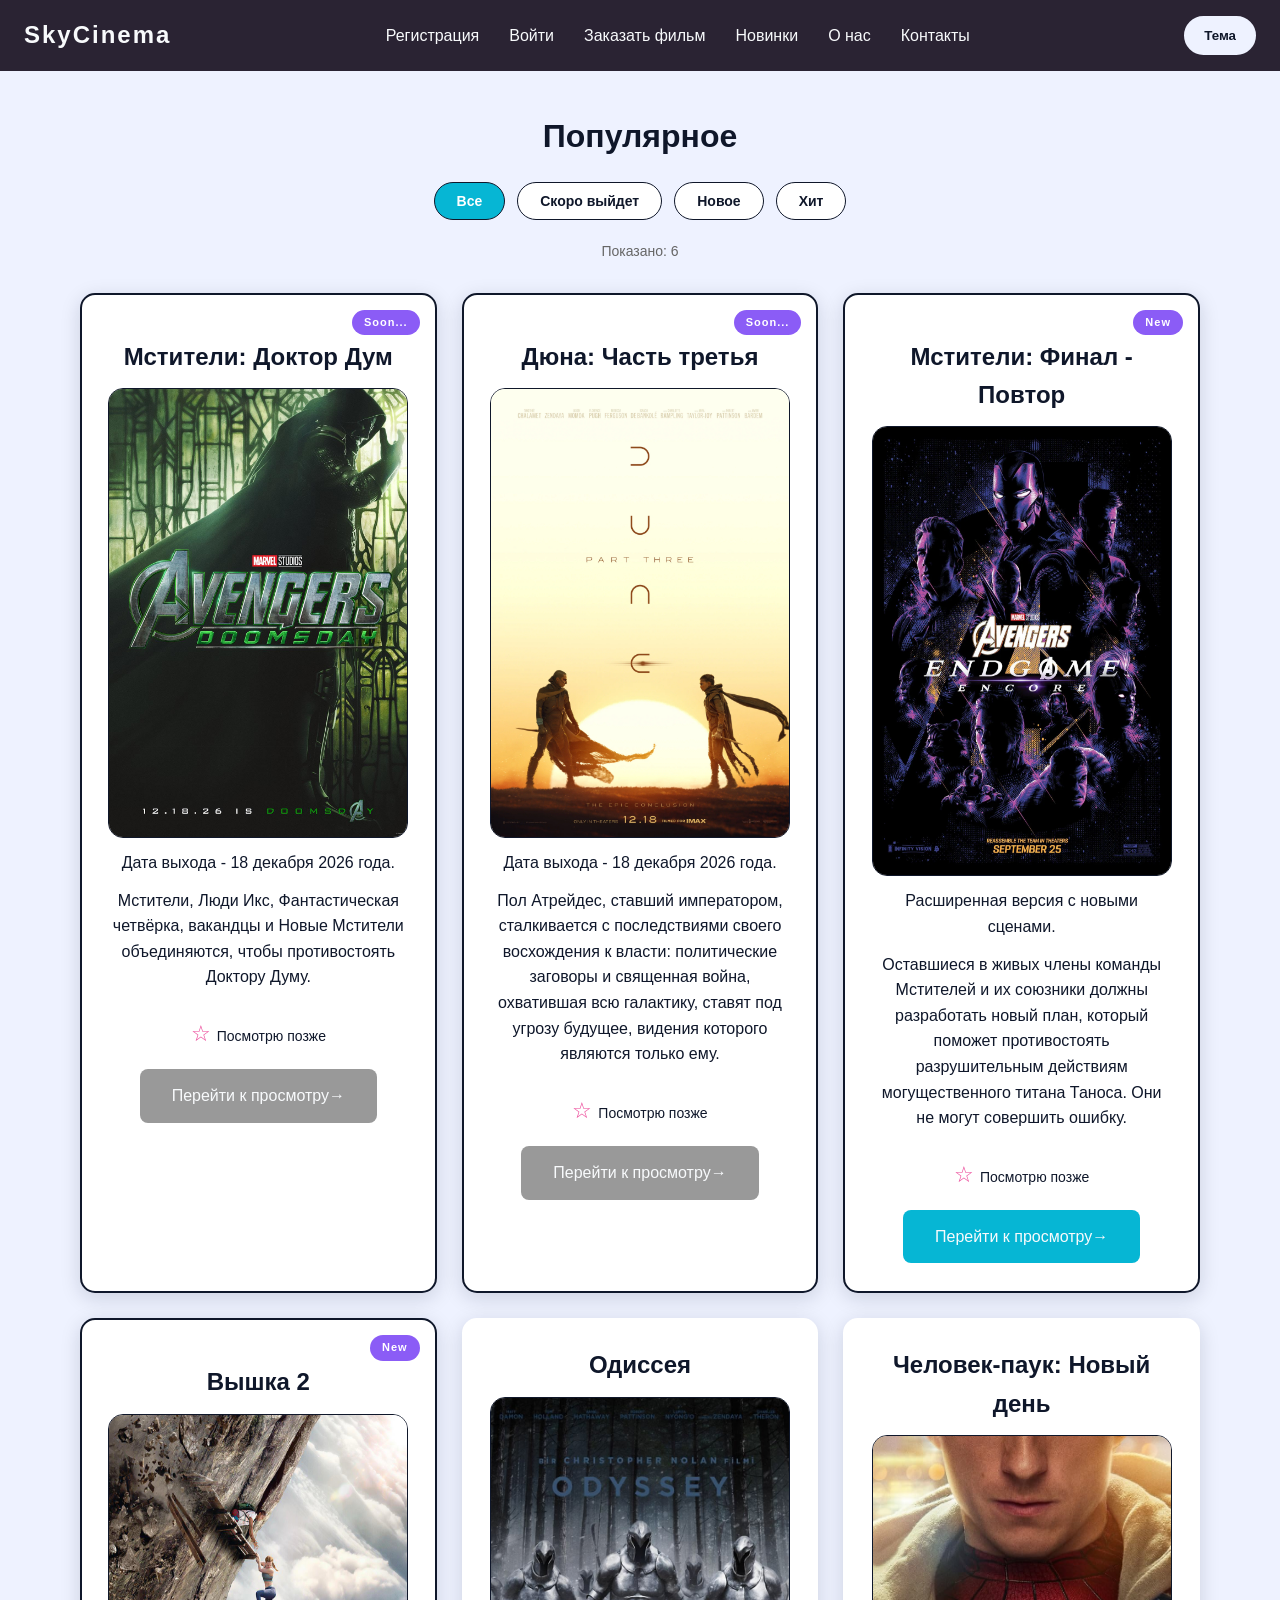
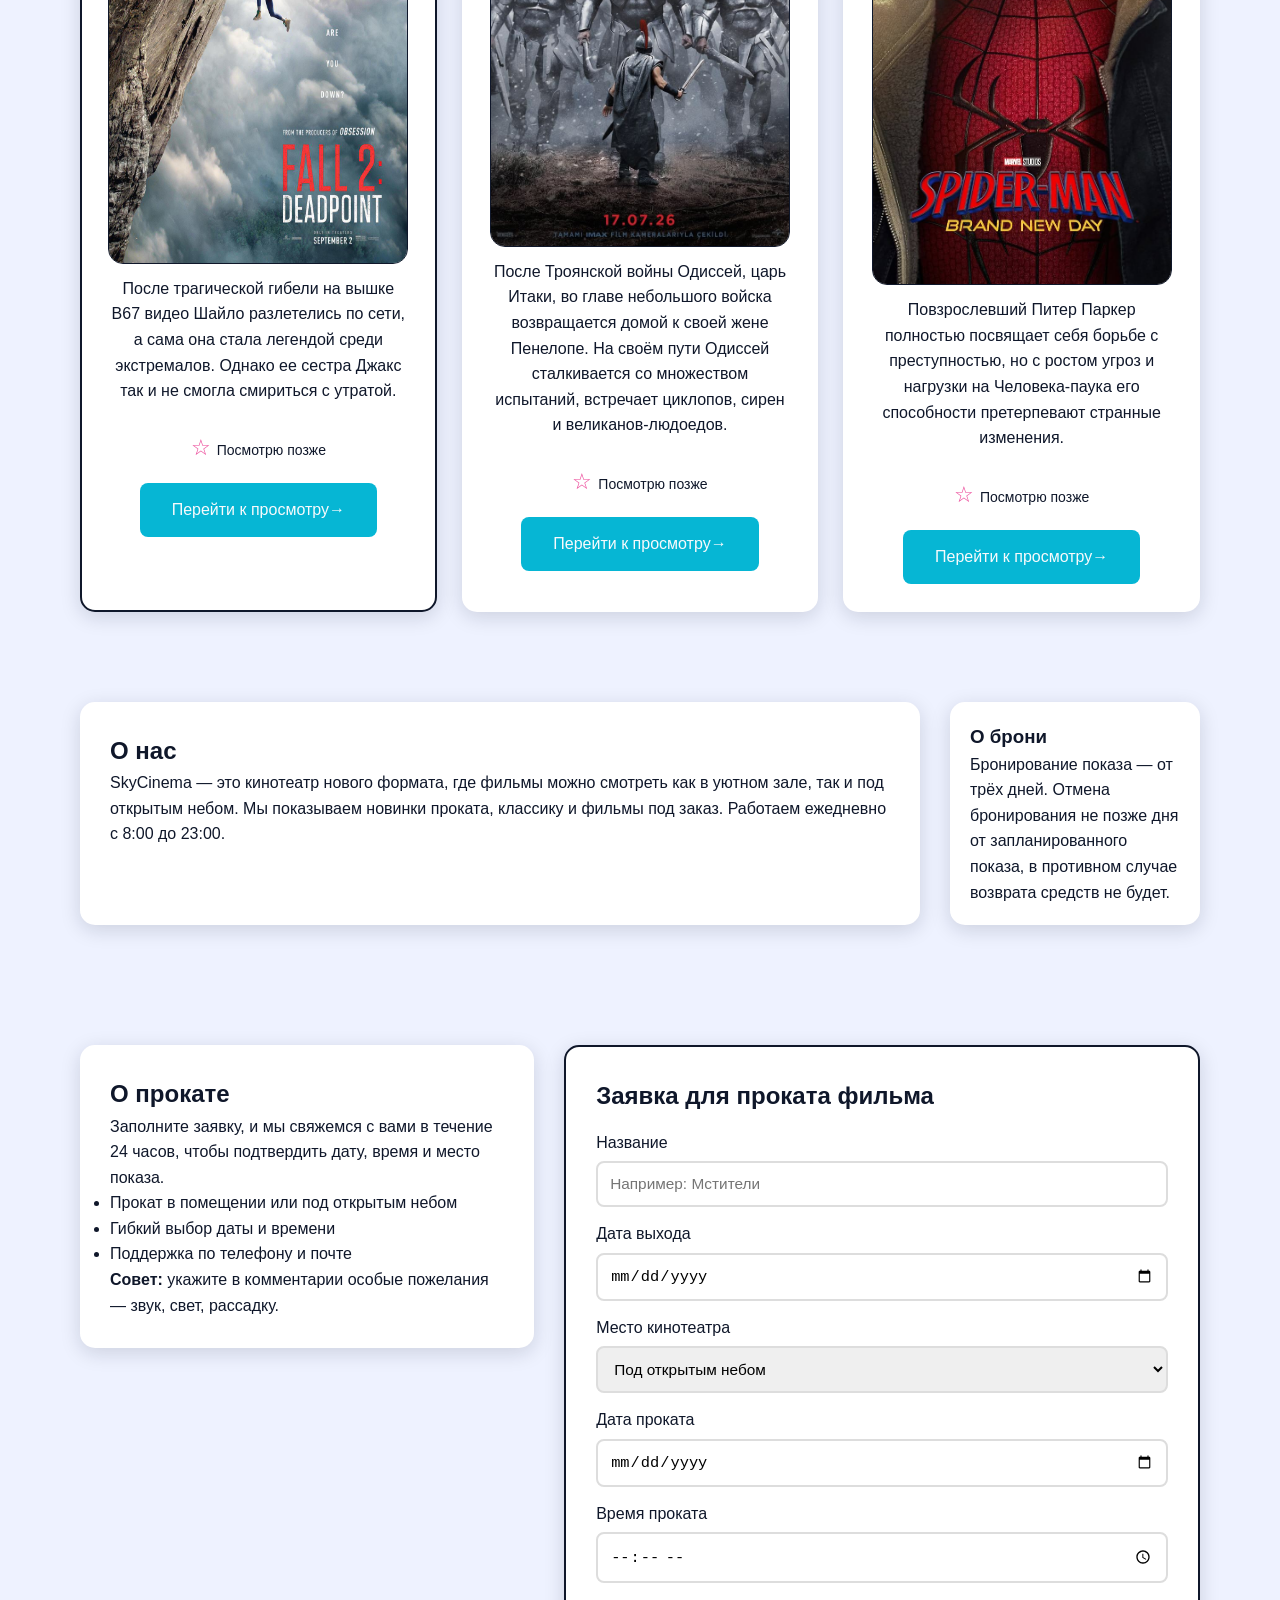
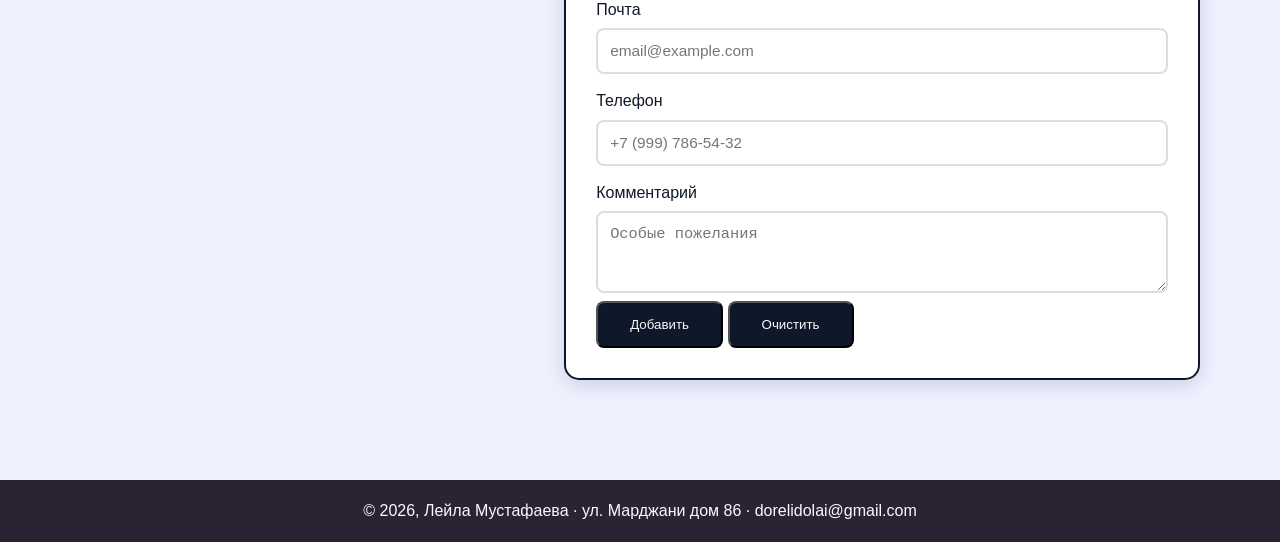
==== commit f80a7741: "reg and login" ====
--- a/index.html
+++ b/index.html
@@ -17,11 +17,15 @@
         <nav class="mobile-nav" id="mobileNav">
         <a href="#new">Главная</a>
         <a href="#layout">О нас</a> 
+        <a href="register.html">Регистрация</a>
+        <a href="login.html">Войти</a>
         <a href="#add">Заказать фильм</a> 
         <a href="#cont">Контакты</a>
         </nav>
 
         <nav class="menu"> 
+        <a href="register.html">Регистрация</a>
+        <a href="login.html">Войти</a>
         <a href="#add">Заказать фильм</a> 
         <a href="#new">Новинки</a> 
         <a href="#layout">О нас</a>  
@@ -184,11 +188,11 @@
     </div>
     </section>
   </main>
-
     <footer id="cont">
         <p>&copy; 2026, Лейла Мустафаева · ул. Марджани дом 86 · <a href="mailto:dorelidolai@gmail.com">dorelidolai@gmail.com</a></p>
     </footer>
 <button class="scroll-top" id="scrollTopBtn" aria-label="Наверх">↑</button>
+
 <script src="script.js"></script>
 </body>
 </html>
--- a/styles.css
+++ b/styles.css
@@ -96,20 +96,8 @@
 }
 
 .mobile-nav a:hover {
-    color: var(--primary, #667eea);
+    color: var(--btn-bg, #667eea);
     transform: translateX(5px);
-}
-
-.mobile-btn {
-    margin-top: 20px;
-    padding: 14px 32px;
-    background: var(--primary, #667eea);
-    color: white !important;
-    border-radius: 50px;
-}
-
-.mobile-btn:hover {
-    filter: brightness(0.9);
 }
 
 .burger {
@@ -129,7 +117,7 @@
     display: block;
     width: 100%;
     height: 3px;
-    background: var(--text, #333);
+    background: var(--btn-bg, #333);
     border-radius: 3px;
     transition: transform 0.3s, opacity 0.3s;
 }
@@ -146,12 +134,19 @@
     transform: translateY(-10px) rotate(-45deg);
 }
 
+.menu {
+    display: flex;
+    gap: 30px;
+    align-items: center;
+}
+
+.menu a {
+    color: var(--text-dark);
+    transition: color 0.3s;
+}
+
 .menu a:hover {
     color: var(--btn-bg);
-}
-
-.menu a {
-    color: var(--text-dark);
 }
 
 .logo { 
@@ -574,7 +569,8 @@
 a {
     text-decoration: none;
     color: var(--text-dark);
-} 
+}
+
 @media (max-width: 900px) {
     .new {
         grid-template-columns: repeat(2, 1fr);
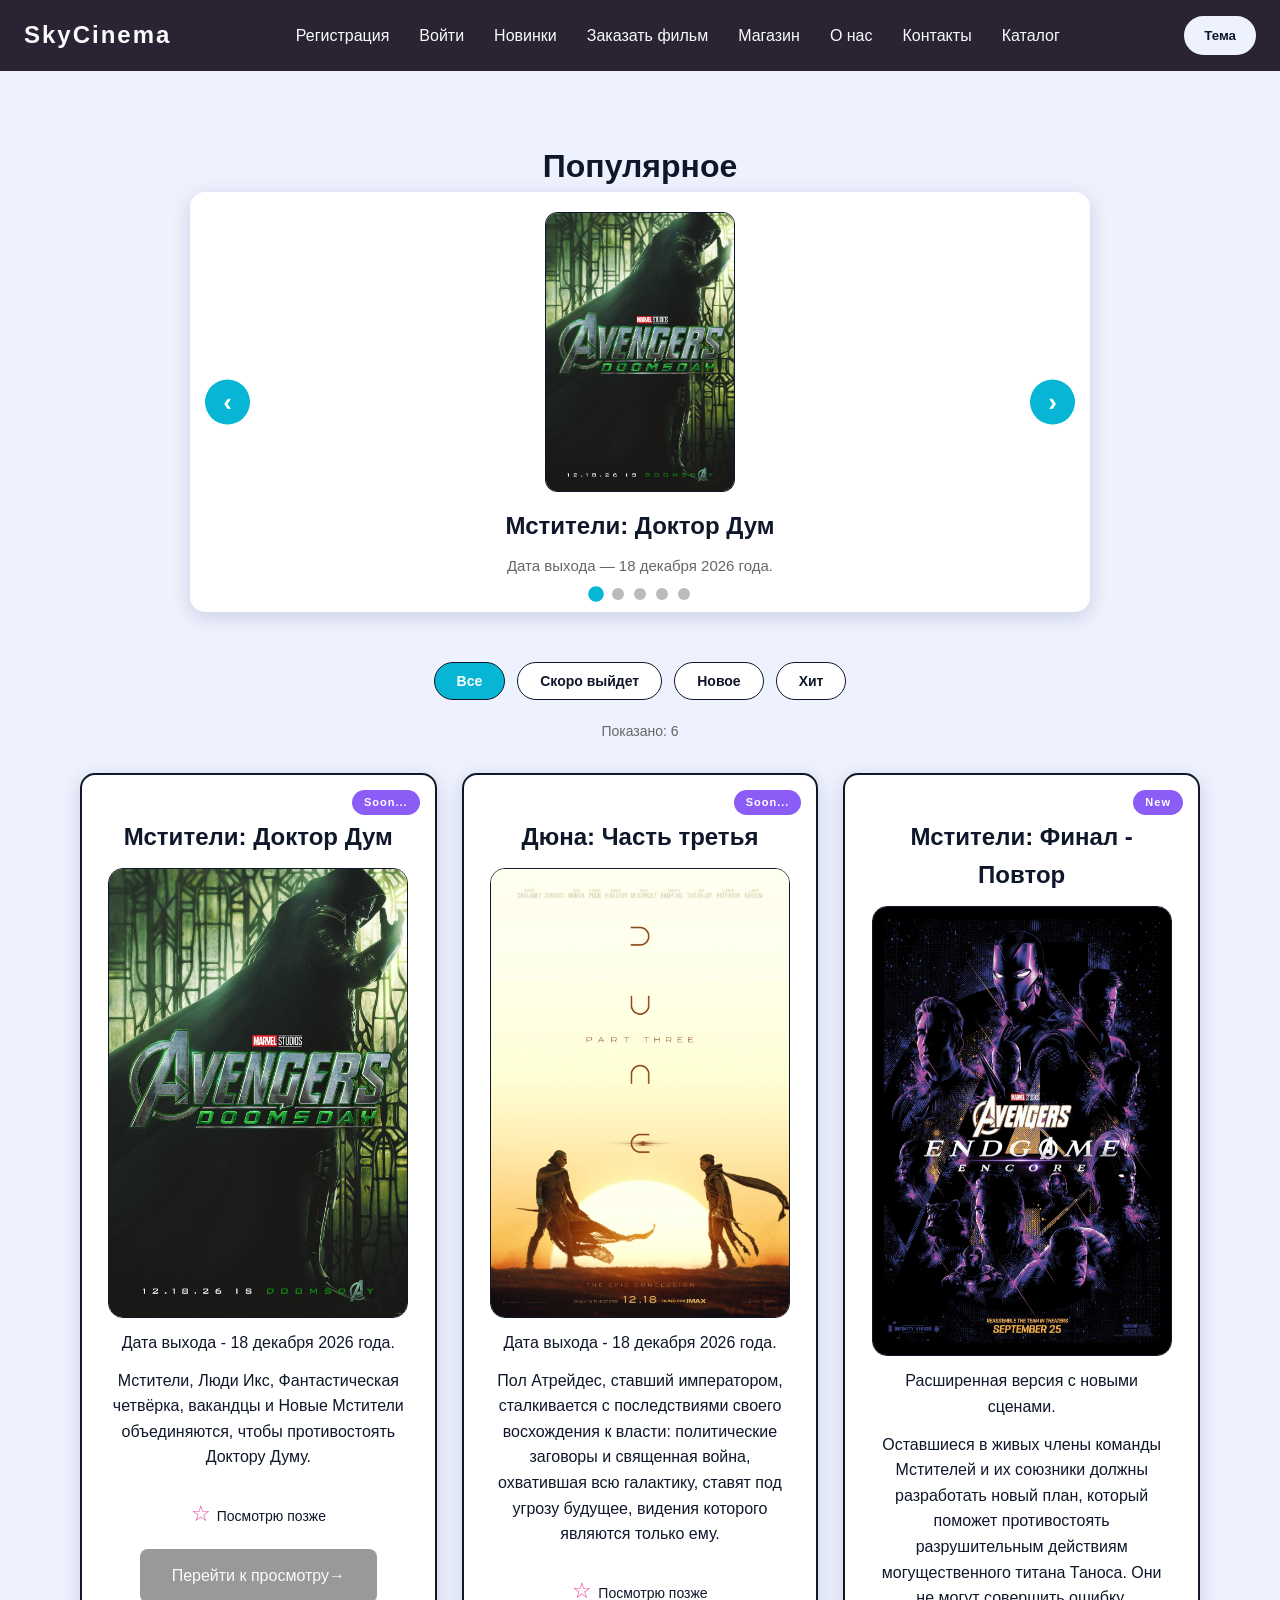
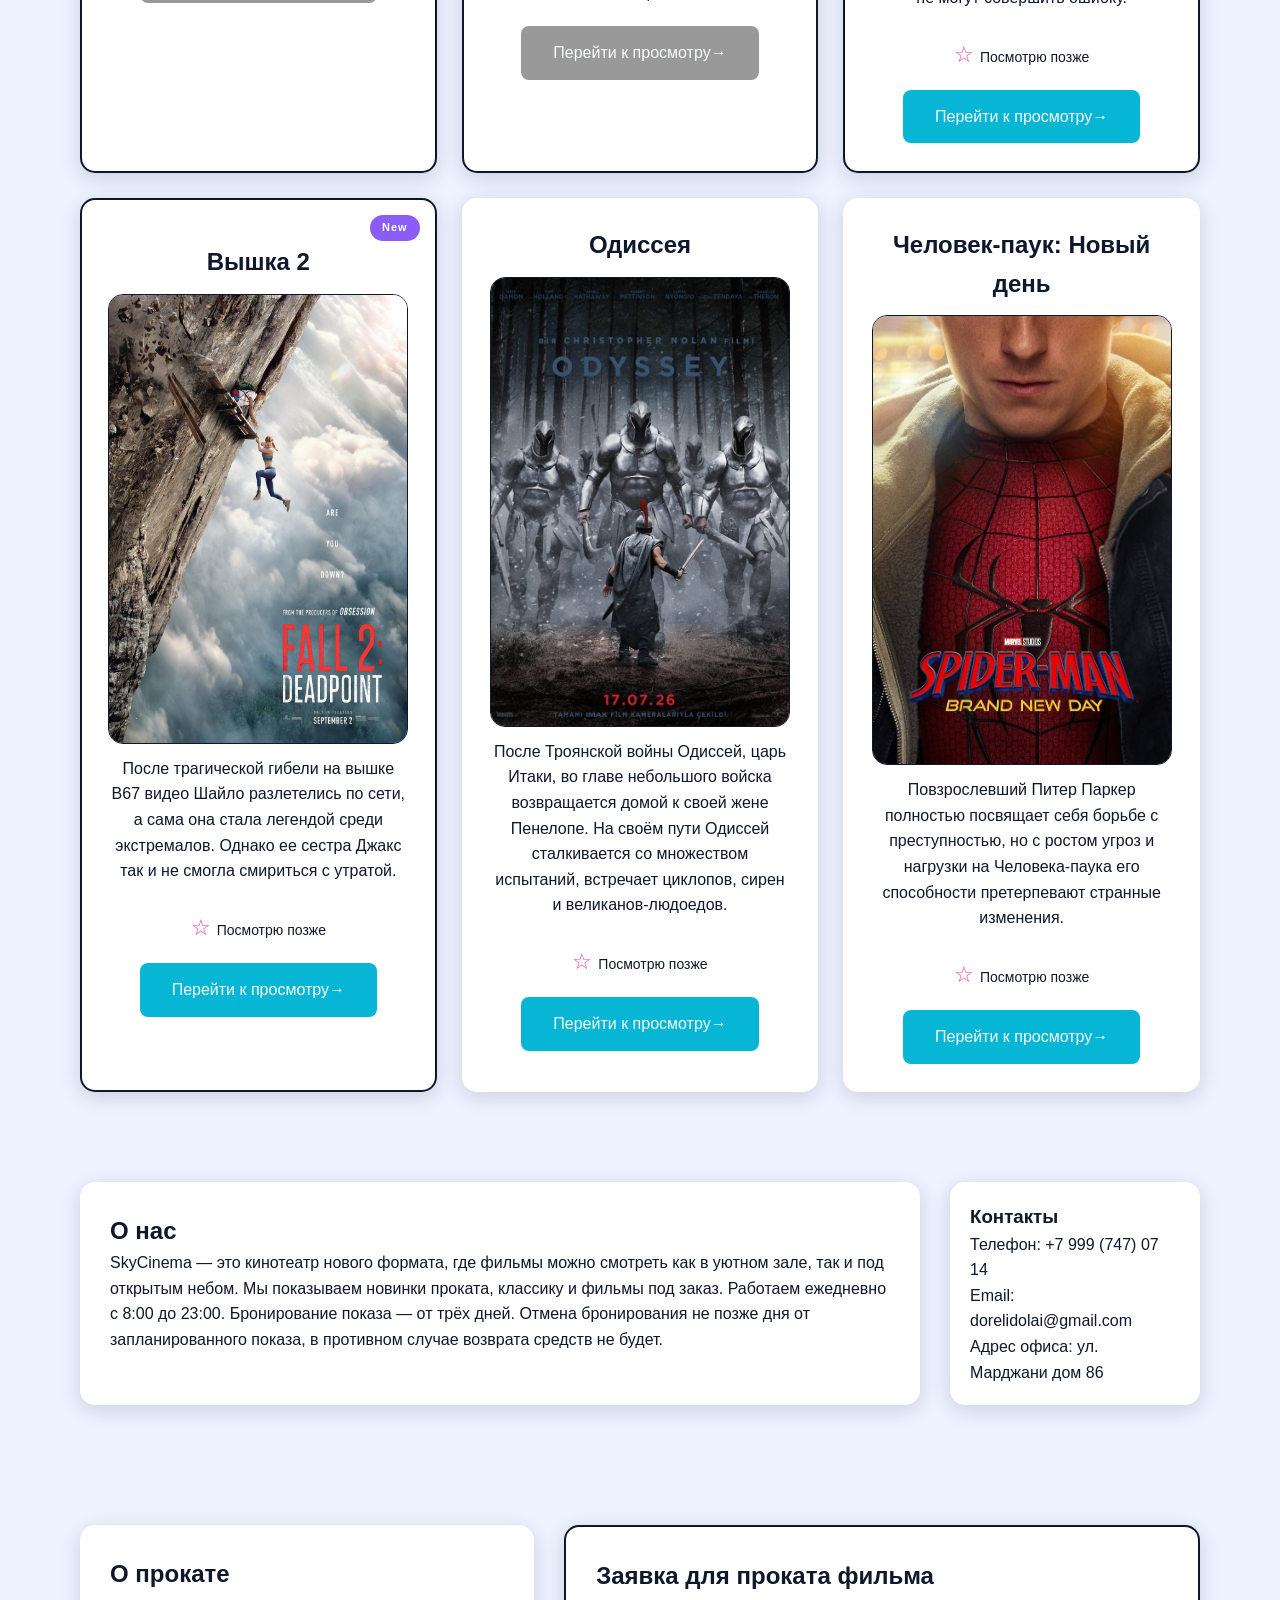
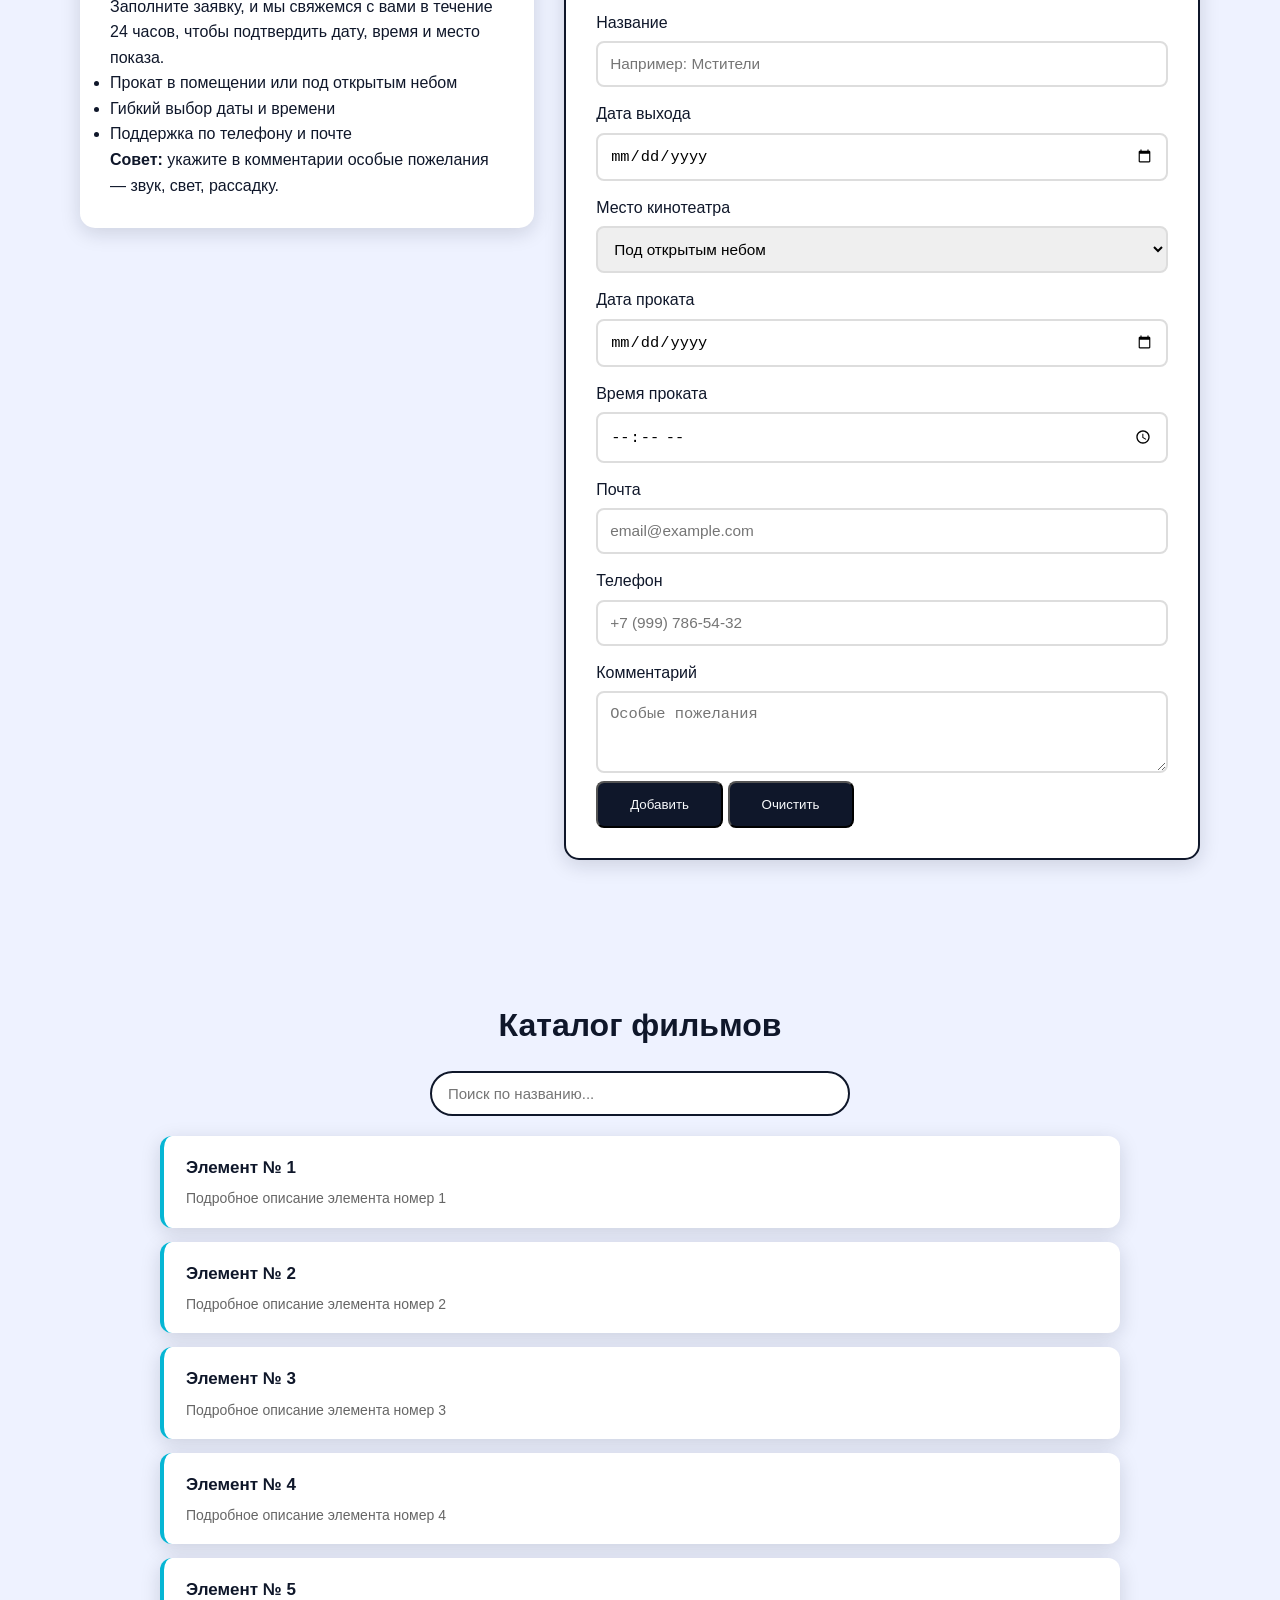
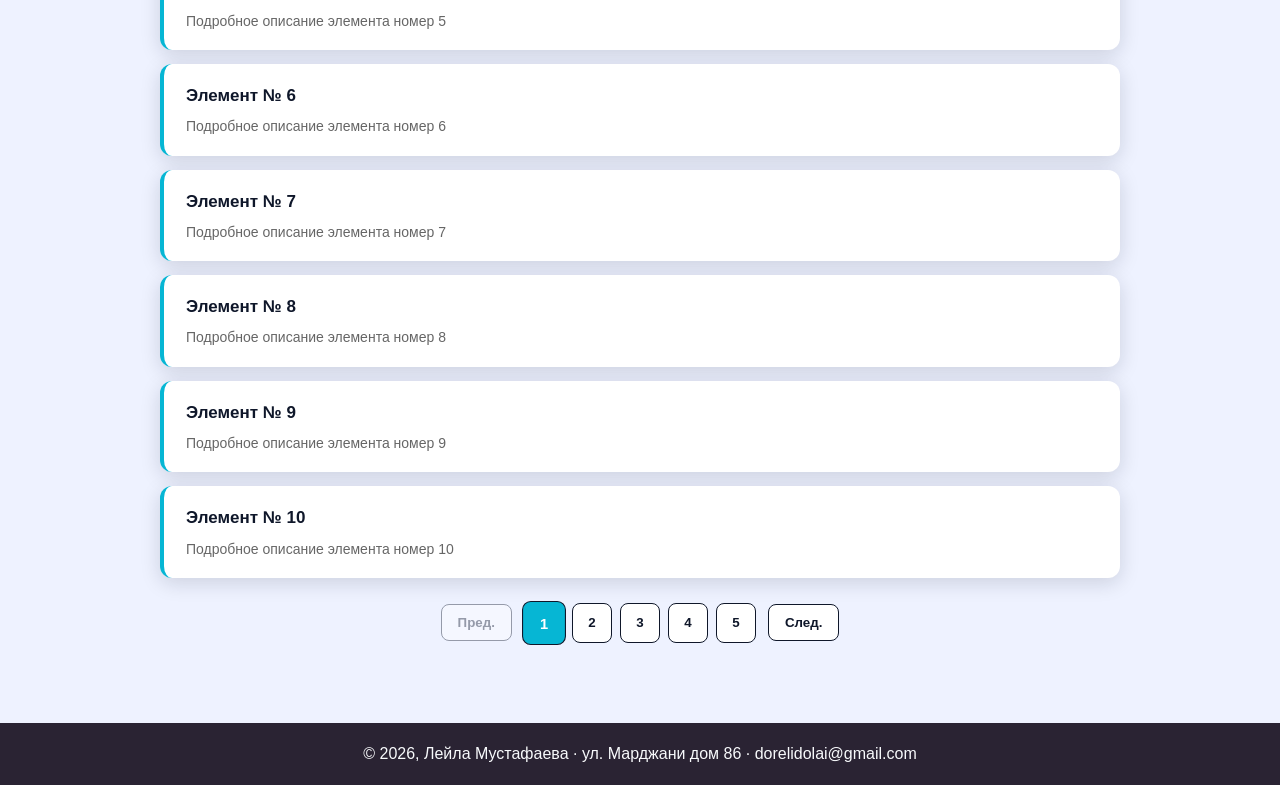
==== commit 0f95c5a7: "modal, shop and pag list" ====
--- a/index.html
+++ b/index.html
@@ -15,21 +15,25 @@
         <div class="overlay" id="overlay"></div>
 
         <nav class="mobile-nav" id="mobileNav">
-        <a href="#new">Главная</a>
-        <a href="#layout">О нас</a> 
         <a href="register.html">Регистрация</a>
         <a href="login.html">Войти</a>
+        <a href="#new">Новинки</a> 
         <a href="#add">Заказать фильм</a> 
+        <a href="shop.html">Магазин</a>
+        <a href="#layout">О нас</a> 
         <a href="#cont">Контакты</a>
+        <a href="#catalog">Каталог</a>
         </nav>
 
         <nav class="menu"> 
         <a href="register.html">Регистрация</a>
         <a href="login.html">Войти</a>
+        <a href="#new">Новинки</a> 
         <a href="#add">Заказать фильм</a> 
-        <a href="#new">Новинки</a> 
+        <a href="shop.html">Магазин</a>
         <a href="#layout">О нас</a>  
-        <a href="#cont">Контакты</a>
+        <a href="#layout">Контакты</a>
+        <a href="#catalog">Каталог</a>
         </nav> 
         <button class="burger" id="burgerBtn" aria-label="Открыть меню">
             <span></span>
@@ -41,7 +45,15 @@
 
    <main>
 
+    <section class="slider-section" id="slider">
     <h1 class="page-title">Популярное</h1>
+    <div class="slider" id="sliderEl">
+        <div class="slider__track" id="sliderTrack"></div>
+        <button class="slider__btn slider__prev" id="sliderPrev" aria-label="Предыдущий слайд">‹</button>
+        <button class="slider__btn slider__next" id="sliderNext" aria-label="Следующий слайд">›</button>
+        <div class="slider__dots" id="sliderDots"></div>
+    </div>
+    </section>
 
     <div class="filters">
         <button class="filter-btn active" data-filter="all">Все</button>
@@ -130,11 +142,13 @@
     <section class="layout" id="layout">
     <div class="content">
         <h2>О нас</h2>
-        <p>SkyCinema — это кинотеатр нового формата, где фильмы можно смотреть как в уютном зале, так и под открытым небом. Мы показываем новинки проката, классику и фильмы под заказ. Работаем ежедневно с 8:00 до 23:00.</p>
+        <p>SkyCinema — это кинотеатр нового формата, где фильмы можно смотреть как в уютном зале, так и под открытым небом. Мы показываем новинки проката, классику и фильмы под заказ. Работаем ежедневно с 8:00 до 23:00. Бронирование показа — от трёх дней. Отмена бронирования не позже дня от запланированного показа, в противном случае возврата средств не будет.</p>
     </div>
     <aside class="sidebar">
-        <h3>О брони</h3>
-        <p>Бронирование показа — от трёх дней. Отмена бронирования не позже дня от запланированного показа, в противном случае возврата средств не будет.</p>
+        <h3>Контакты</h3>
+        <p>Телефон: +7 999 (747) 07 14</p>
+        <p>Email: dorelidolai@gmail.com</p>
+        <p>Адрес офиса: ул. Марджани дом 86</p>
     </aside>
     </section>
 
@@ -187,8 +201,23 @@
         </form>
     </div>
     </section>
+
+    <section class="catalog-section" id="catalog">
+    <h1 class="page-title">Каталог фильмов</h1>
+
+    <div class="pagination-search">
+        <input type="text" id="searchInput" placeholder="Поиск по названию..." class="search-input">
+    </div>
+    <div class="pagination-list" id="paginationList"></div>
+    <div class="pagination-controls">
+        <button class="page-nav-btn" id="prevPageBtn">Пред.</button>
+        <div class="page-numbers" id="pageNumbers"></div>
+        <button class="page-nav-btn" id="nextPageBtn">След.</button>
+    </div>
+    </section>  
+
   </main>
-    <footer id="cont">
+    <footer>
         <p>&copy; 2026, Лейла Мустафаева · ул. Марджани дом 86 · <a href="mailto:dorelidolai@gmail.com">dorelidolai@gmail.com</a></p>
     </footer>
 <button class="scroll-top" id="scrollTopBtn" aria-label="Наверх">↑</button>
--- a/styles.css
+++ b/styles.css
@@ -571,6 +571,328 @@
     color: var(--text-dark);
 }
 
+/* слайдер*/
+.slider-section {
+    padding: 30px 20px;
+    max-width: 1200px;
+    margin: 0 auto;
+}
+
+.slider {
+    position: relative;
+    max-width: 900px;
+    margin: 0 auto;
+    border-radius: 15px;
+    overflow: hidden;
+    box-shadow: var(--shadow);
+    background: var(--card-bg);
+    user-select: none;
+}
+
+.slider__track {
+    position: relative;
+    height: 420px;
+}
+
+.slider__slide {
+    position: absolute;
+    inset: 0;
+    opacity: 0;
+    visibility: hidden;
+    transition: opacity 0.5s ease, visibility 0.5s ease;
+    display: flex;
+    flex-direction: column;
+    align-items: center;
+    padding: 20px;
+    box-sizing: border-box;
+}
+
+.slider__slide.active {
+    opacity: 1;
+    visibility: visible;
+}
+
+.slider__img {
+    height: 280px;
+    width: auto;
+    max-width: 100%;
+    object-fit: contain;
+    border-radius: 12px;
+    border: 1.5px solid var(--border);
+}
+
+.slider__caption {
+    text-align: center;
+    margin-top: 15px;
+    padding: 0 20px;
+}
+
+.slider__caption h2 {
+    color: var(--text);
+    margin-bottom: 8px;
+    font-size: clamp(18px, 2.5vw, 24px);
+}
+
+.slider__caption p {
+    color: var(--text-muted);
+    font-size: clamp(13px, 1.5vw, 15px);
+}
+
+.slider__btn {
+    position: absolute;
+    top: 50%;
+    transform: translateY(-50%);
+    width: 45px;
+    height: 45px;
+    background: var(--btn-bg);
+    color: #fff;
+    border: none;
+    border-radius: 50%;
+    font-size: 26px;
+    font-weight: bold;
+    cursor: pointer;
+    z-index: 5;
+    transition: background 0.3s, transform 0.2s;
+}
+
+.slider__btn:hover { 
+    background: var(--accent); 
+}
+
+.slider__btn:active { 
+    transform: translateY(-50%) scale(0.9); 
+}
+
+.slider__prev { 
+    left: 15px; 
+}
+
+.slider__next { 
+    right: 15px; 
+}
+
+.slider__dots {
+    position: absolute;
+    bottom: 12px;
+    left: 50%;
+    transform: translateX(-50%);
+    display: flex;
+    gap: 10px;
+    z-index: 5;
+}
+
+.slider__dot {
+    width: 12px;
+    height: 12px;
+    border-radius: 50%;
+    border: none;
+    background: #bbb;
+    cursor: pointer;
+    padding: 0;
+    transition: background 0.3s, transform 0.3s;
+}
+
+.slider__dot.active {
+    background: var(--btn-bg);
+    transform: scale(1.3);
+}
+
+
+/* магазин и корзина */
+.shop-section {
+    padding: 40px 20px;
+    max-width: 1200px;
+    margin: 0 auto;
+    animation: fadeUp 0.6s ease forwards;
+}
+
+.shop-layout {
+    display: grid;
+    grid-template-columns: 1fr 340px;
+    gap: 30px;
+    margin-top: 20px;
+}
+
+.shop-catalog {
+    background: var(--card-bg);
+    padding: 25px;
+    border-radius: 15px;
+    box-shadow: var(--shadow);
+}
+
+.shop-catalog h2, .cart-panel h2 {
+    margin-bottom: 18px;
+    color: var(--text);
+    font-size: 20px;
+}
+
+.products-grid {
+    display: grid;
+    grid-template-columns: repeat(auto-fill, minmax(180px, 1fr));
+    gap: 16px;
+}
+
+.product-card {
+    background: var(--primary);
+    border: 1px solid var(--border);
+    border-radius: 12px;
+    padding: 16px;
+    display: flex;
+    flex-direction: column;
+    gap: 10px;
+    transition: transform 0.2s, box-shadow 0.2s;
+}
+
+.product-card:hover {
+    transform: translateY(-3px);
+    box-shadow: var(--shadow);
+}
+
+.product-name {
+    font-size: 15px;
+    color: var(--text);
+    min-height: 40px;
+}
+
+.product-price {
+    font-weight: bold;
+    color: var(--btn-bg);
+    font-size: 16px;
+}
+
+.add-to-cart-btn {
+    padding: 10px;
+    background: var(--btn-bg);
+    color: #fff;
+    border: none;
+    border-radius: 8px;
+    cursor: pointer;
+    font-weight: 600;
+    font-family: inherit;
+    transition: background 0.3s;
+}
+
+.add-to-cart-btn:hover { 
+    background: var(--accent); 
+}
+
+.qty-controls {
+    display: flex;
+    align-items: center;
+    justify-content: space-between;
+    gap: 6px;
+}
+
+.qty-btn {
+    width: 32px;
+    height: 32px;
+    border: none;
+    border-radius: 8px;
+    background: var(--btn-bg);
+    color: #fff;
+    font-size: 18px;
+    font-weight: bold;
+    cursor: pointer;
+    transition: background 0.2s;
+}
+
+.qty-btn:hover { 
+    background: var(--accent); 
+}
+
+.qty-value {
+    min-width: 24px;
+    text-align: center;
+    font-weight: 700;
+    color: var(--text);
+}
+
+.cart-panel {
+    background: var(--card-bg);
+    padding: 25px;
+    border-radius: 15px;
+    box-shadow: var(--shadow);
+    height: fit-content;
+    position: sticky;
+    top: 100px;
+}
+
+.cart-items {
+    max-height: 400px;
+    overflow-y: auto;
+    display: flex;
+    flex-direction: column;
+    gap: 10px;
+    margin-bottom: 15px;
+}
+
+.cart-empty {
+    color: var(--text-muted);
+    text-align: center;
+    padding: 20px 0;
+}
+
+.cart-item {
+    display: flex;
+    justify-content: space-between;
+    align-items: center;
+    gap: 10px;
+    padding: 10px;
+    background: var(--primary);
+    border-radius: 8px;
+    border: 1px solid var(--border);
+}
+
+.cart-item-info { 
+    display: flex; 
+    flex-direction: column; 
+    gap: 4px; 
+    flex: 1; 
+}
+
+.cart-item-name { 
+    font-size: 14px; 
+    color: var(--text); 
+    font-weight: 600; 
+}
+
+.cart-item-price { 
+    font-size: 12px; 
+    color: var(--text-muted); 
+}
+
+.cart-item-controls { 
+    display: flex; 
+    align-items: center; 
+    gap: 6px; 
+}
+
+.cart-total {
+    padding: 14px 0;
+    border-top: 2px solid var(--border);
+    font-size: 18px;
+    color: var(--text);
+    display: flex;
+    justify-content: space-between;
+}
+
+.clear-cart-btn {
+    width: 100%;
+    padding: 12px;
+    background: #e74c3c;
+    color: #fff;
+    border: none;
+    border-radius: 8px;
+    cursor: pointer;
+    font-weight: 600;
+    font-family: inherit;
+    transition: background 0.3s;
+}
+
+.clear-cart-btn:hover { 
+    background: #c0392b; 
+}
+
 @media (max-width: 900px) {
     .new {
         grid-template-columns: repeat(2, 1fr);
@@ -588,6 +910,14 @@
 
     .order-info {
         position: static;
+    }
+
+    .shop-layout { 
+        grid-template-columns: 1fr; 
+    }
+
+    .cart-panel { 
+        position: static; 
     }
 }
 
@@ -661,4 +991,137 @@
         text-align: center;
         font-size: 14px;
     }
+
+    .slider__track { 
+        height: 360px; 
+    }
+
+    .slider__img { 
+        height: 220px; 
+    }
+
+    .slider__btn { 
+        width: 38px; 
+        height: 38px; 
+        font-size: 22px; 
+    }
+}
+
+/* пагинация */
+.catalog-section {
+    padding: 40px 20px;
+    max-width: 1000px;
+    margin: 0 auto;
+}
+
+.pagination-search {
+    display: flex;
+    justify-content: center;
+    margin: 20px 0;
+}
+
+.search-input {
+    width: 100%;
+    max-width: 420px;
+    padding: 12px 16px;
+    border: 2px solid var(--border);
+    border-radius: 50px;
+    font-size: 15px;
+    font-family: inherit;
+    background: var(--card-bg);
+    color: var(--text);
+    transition: border-color 0.3s, box-shadow 0.3s;
+}
+
+.search-input:focus {
+    outline: none;
+    border-color: var(--btn-bg);
+    box-shadow: 0 0 0 3px rgba(6, 182, 212, 0.2);
+}
+
+.pagination-list {
+    display: grid;
+    gap: 14px;
+    min-height: 200px;
+}
+
+.pagination-item {
+    background: var(--card-bg);
+    padding: 18px 22px;
+    border-radius: 12px;
+    box-shadow: var(--shadow);
+    border-left: 4px solid var(--btn-bg);
+    transition: transform 0.2s;
+}
+
+.pagination-item:hover { transform: translateX(5px); }
+
+.pagination-item h3 {
+    color: var(--text);
+    margin-bottom: 6px;
+    font-size: 17px;
+}
+
+.pagination-item p {
+    color: var(--text-muted);
+    font-size: 14px;
+}
+
+.pagination-controls {
+    display: flex;
+    justify-content: center;
+    align-items: center;
+    gap: 12px;
+    margin-top: 25px;
+    flex-wrap: wrap;
+}
+
+.page-nav-btn {
+    padding: 10px 16px;
+    background: var(--card-bg);
+    color: var(--text);
+    border: 1px solid var(--border);
+    border-radius: 8px;
+    cursor: pointer;
+    font-family: inherit;
+    font-weight: 600;
+    transition: background 0.3s, color 0.3s;
+}
+
+.page-nav-btn:hover:not(:disabled) {
+    background: var(--btn-bg);
+    color: #fff;
+}
+
+.page-nav-btn:disabled {
+    opacity: 0.4;
+    cursor: not-allowed;
+}
+
+.page-numbers {
+    display: flex;
+    gap: 8px;
+    flex-wrap: wrap;
+    justify-content: center;
+}
+
+.page-number-btn {
+    width: 40px;
+    height: 40px;
+    border: 1px solid var(--border);
+    background: var(--card-bg);
+    color: var(--text);
+    border-radius: 8px;
+    cursor: pointer;
+    font-family: inherit;
+    font-weight: 600;
+    transition: background 0.3s, color 0.3s, transform 0.2s;
+}
+
+.page-number-btn:hover { background: var(--btn-bg); color: #fff; }
+
+.page-number-btn.active {
+    background: var(--btn-bg);
+    color: #fff;
+    transform: scale(1.1);
 }
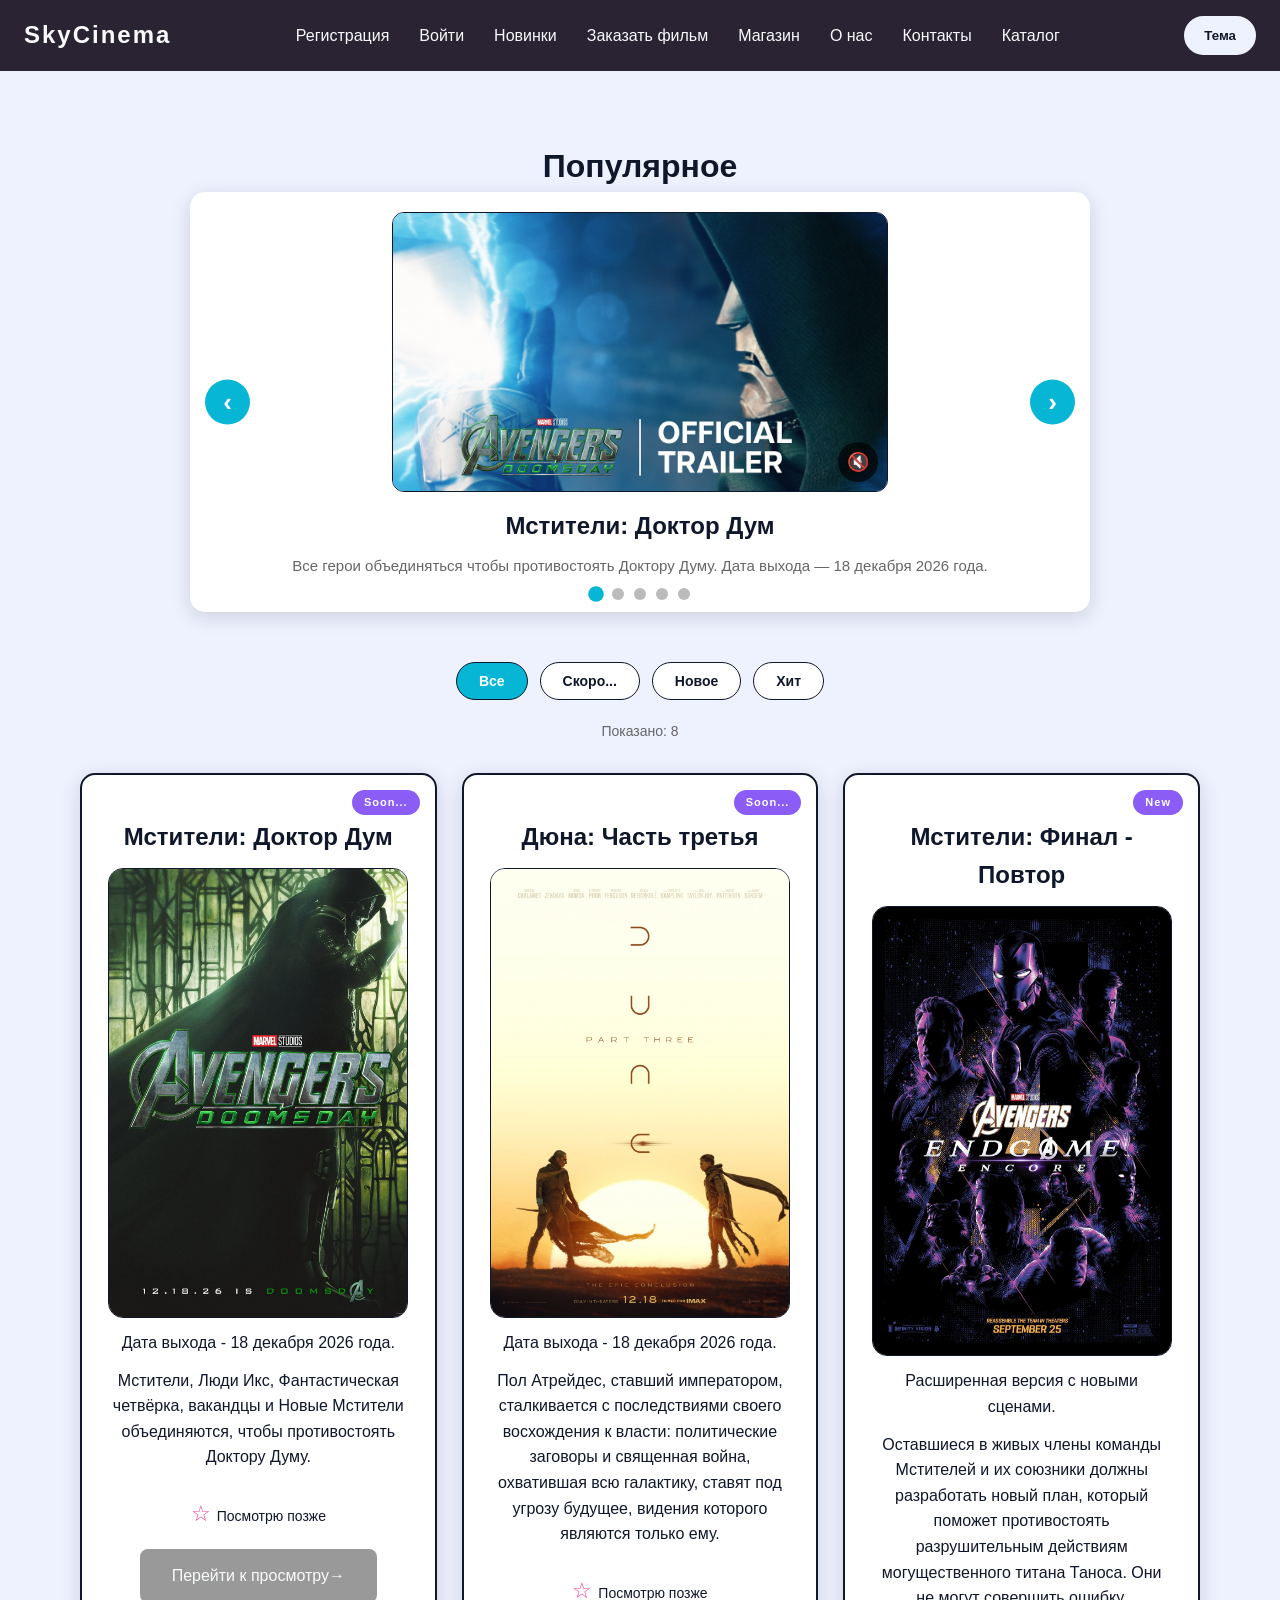
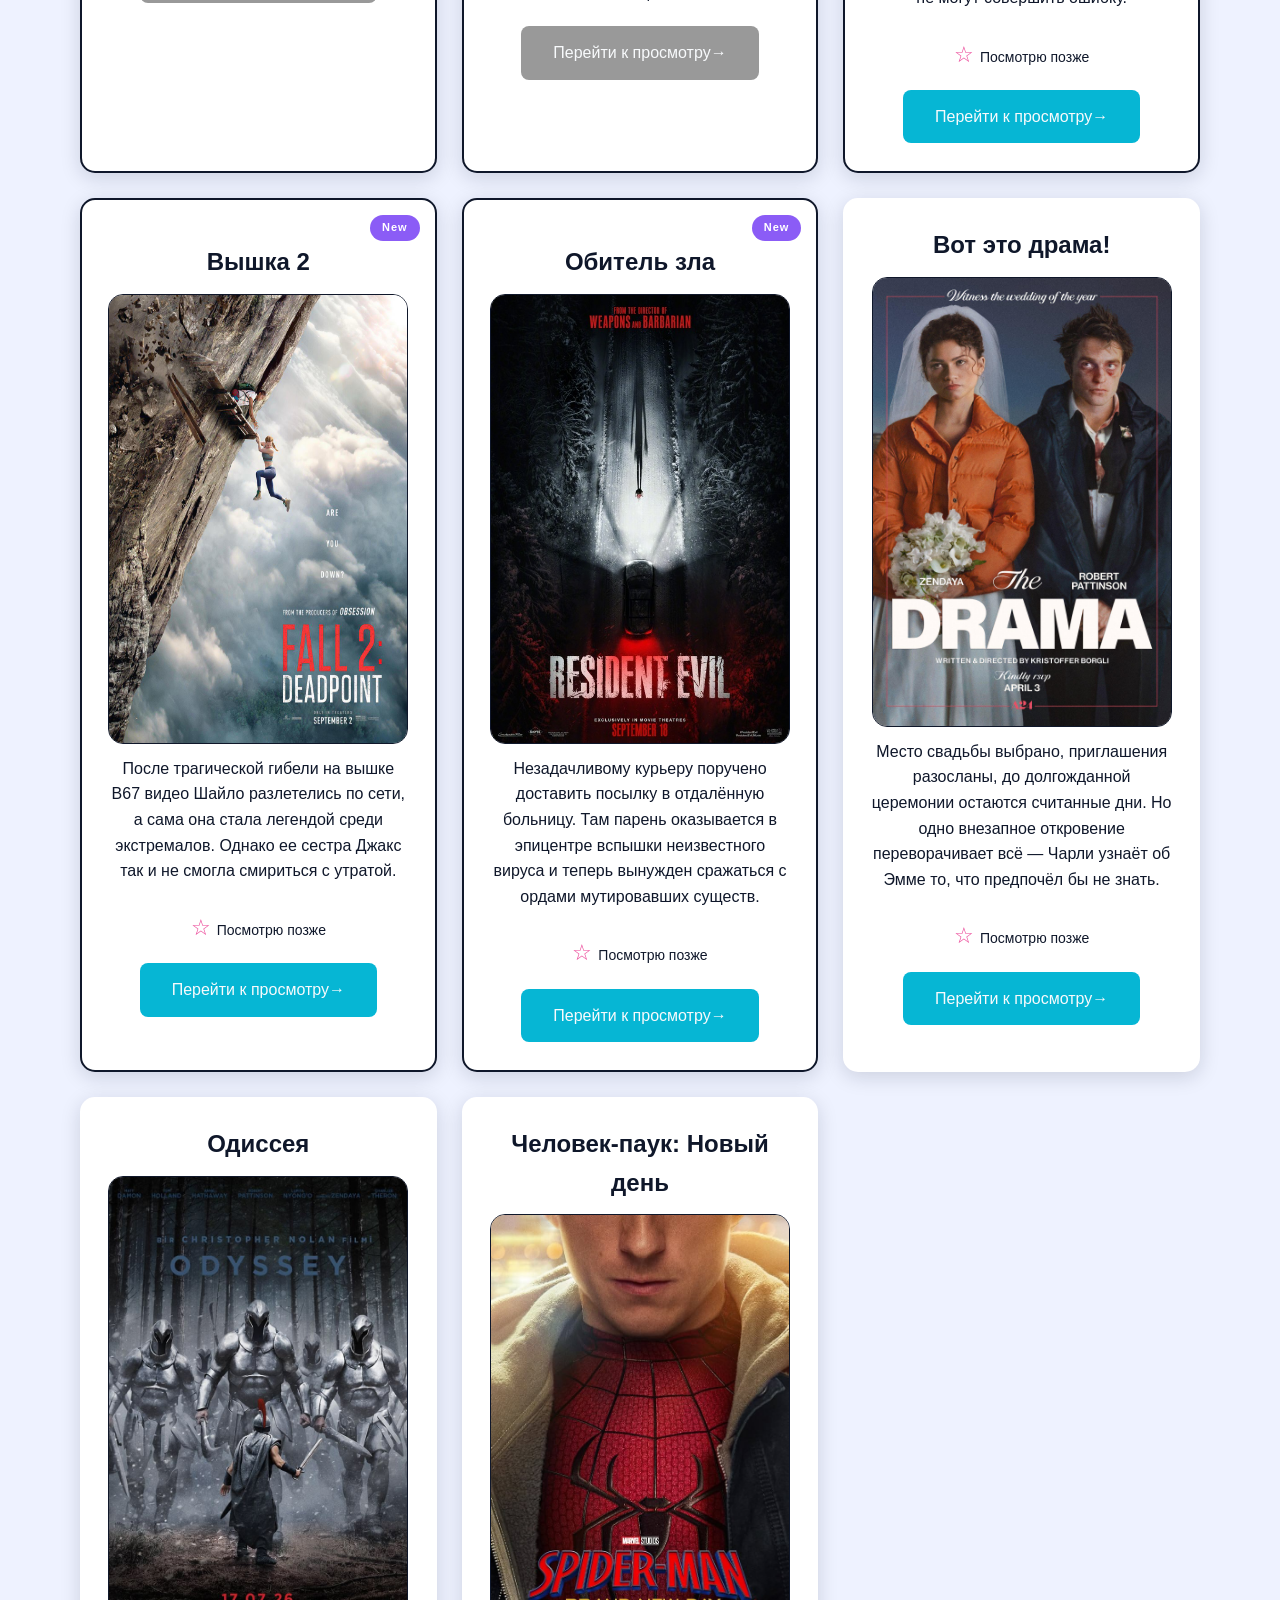
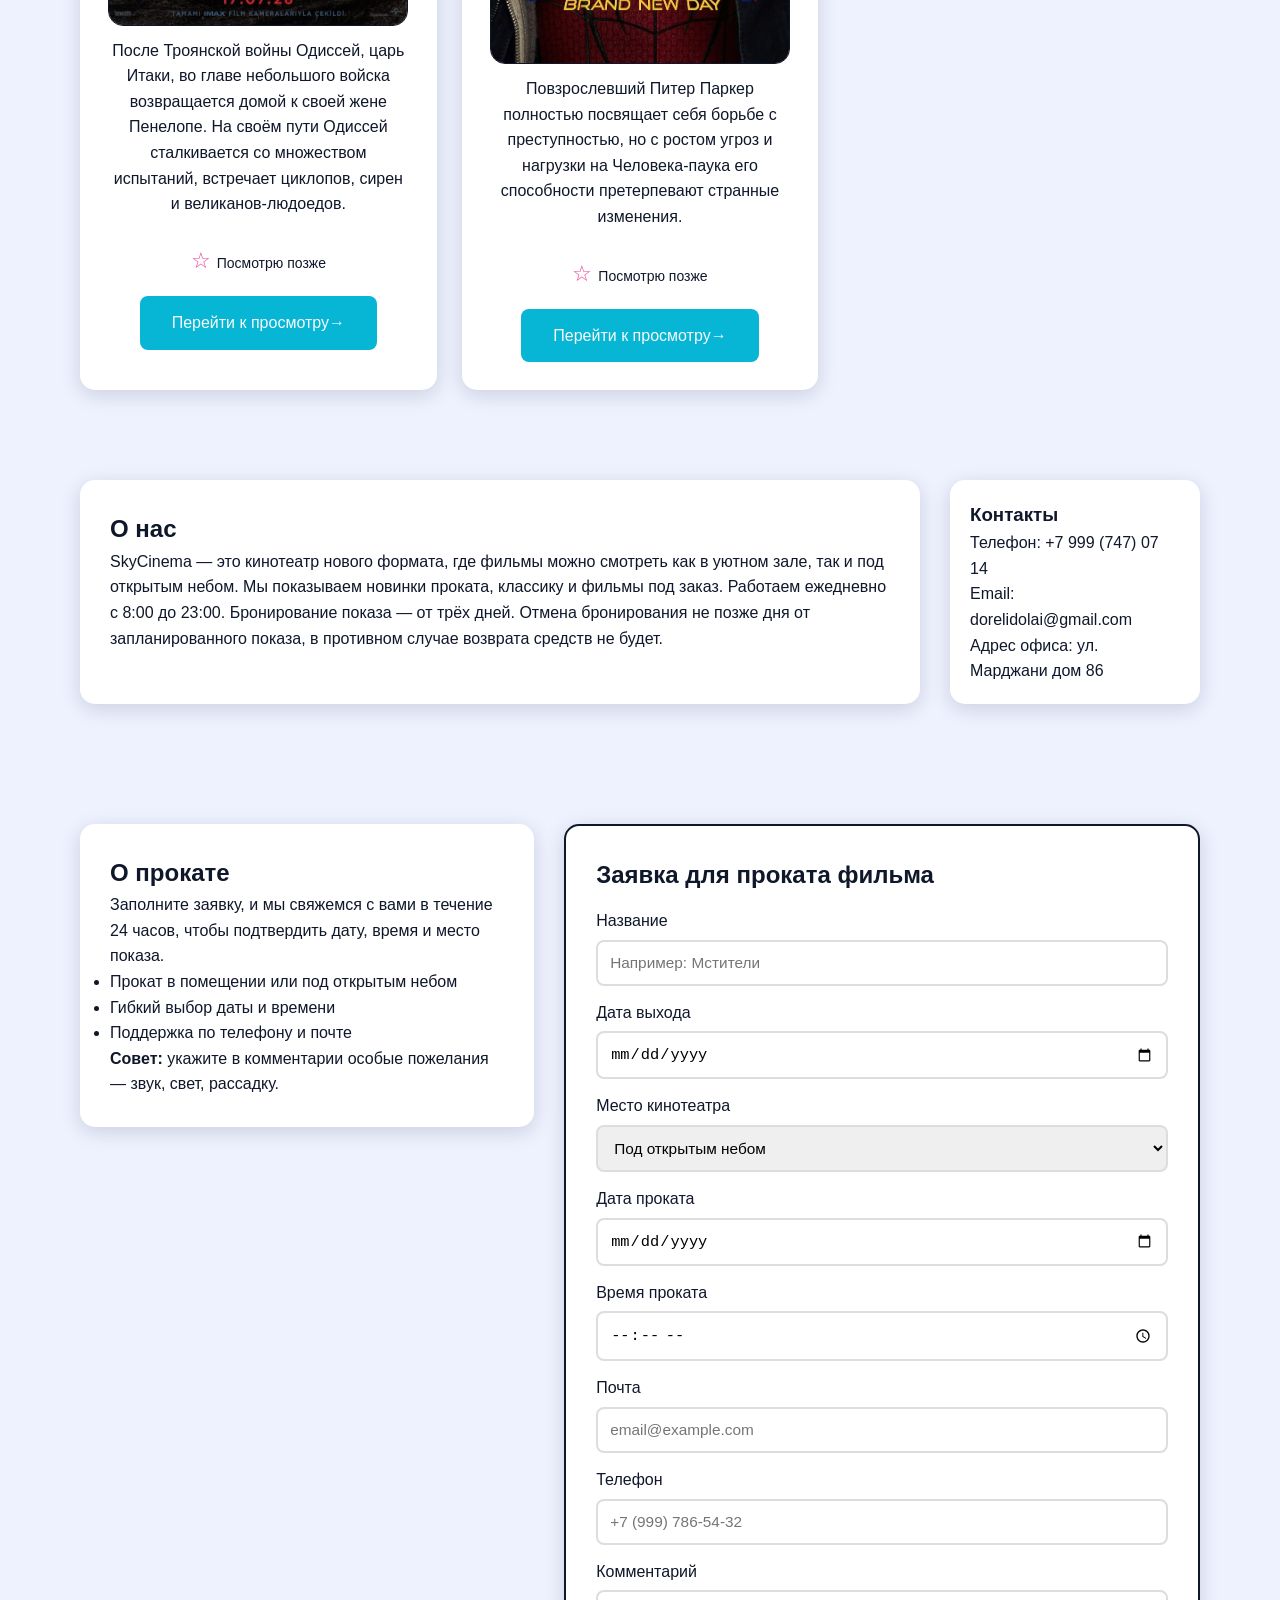
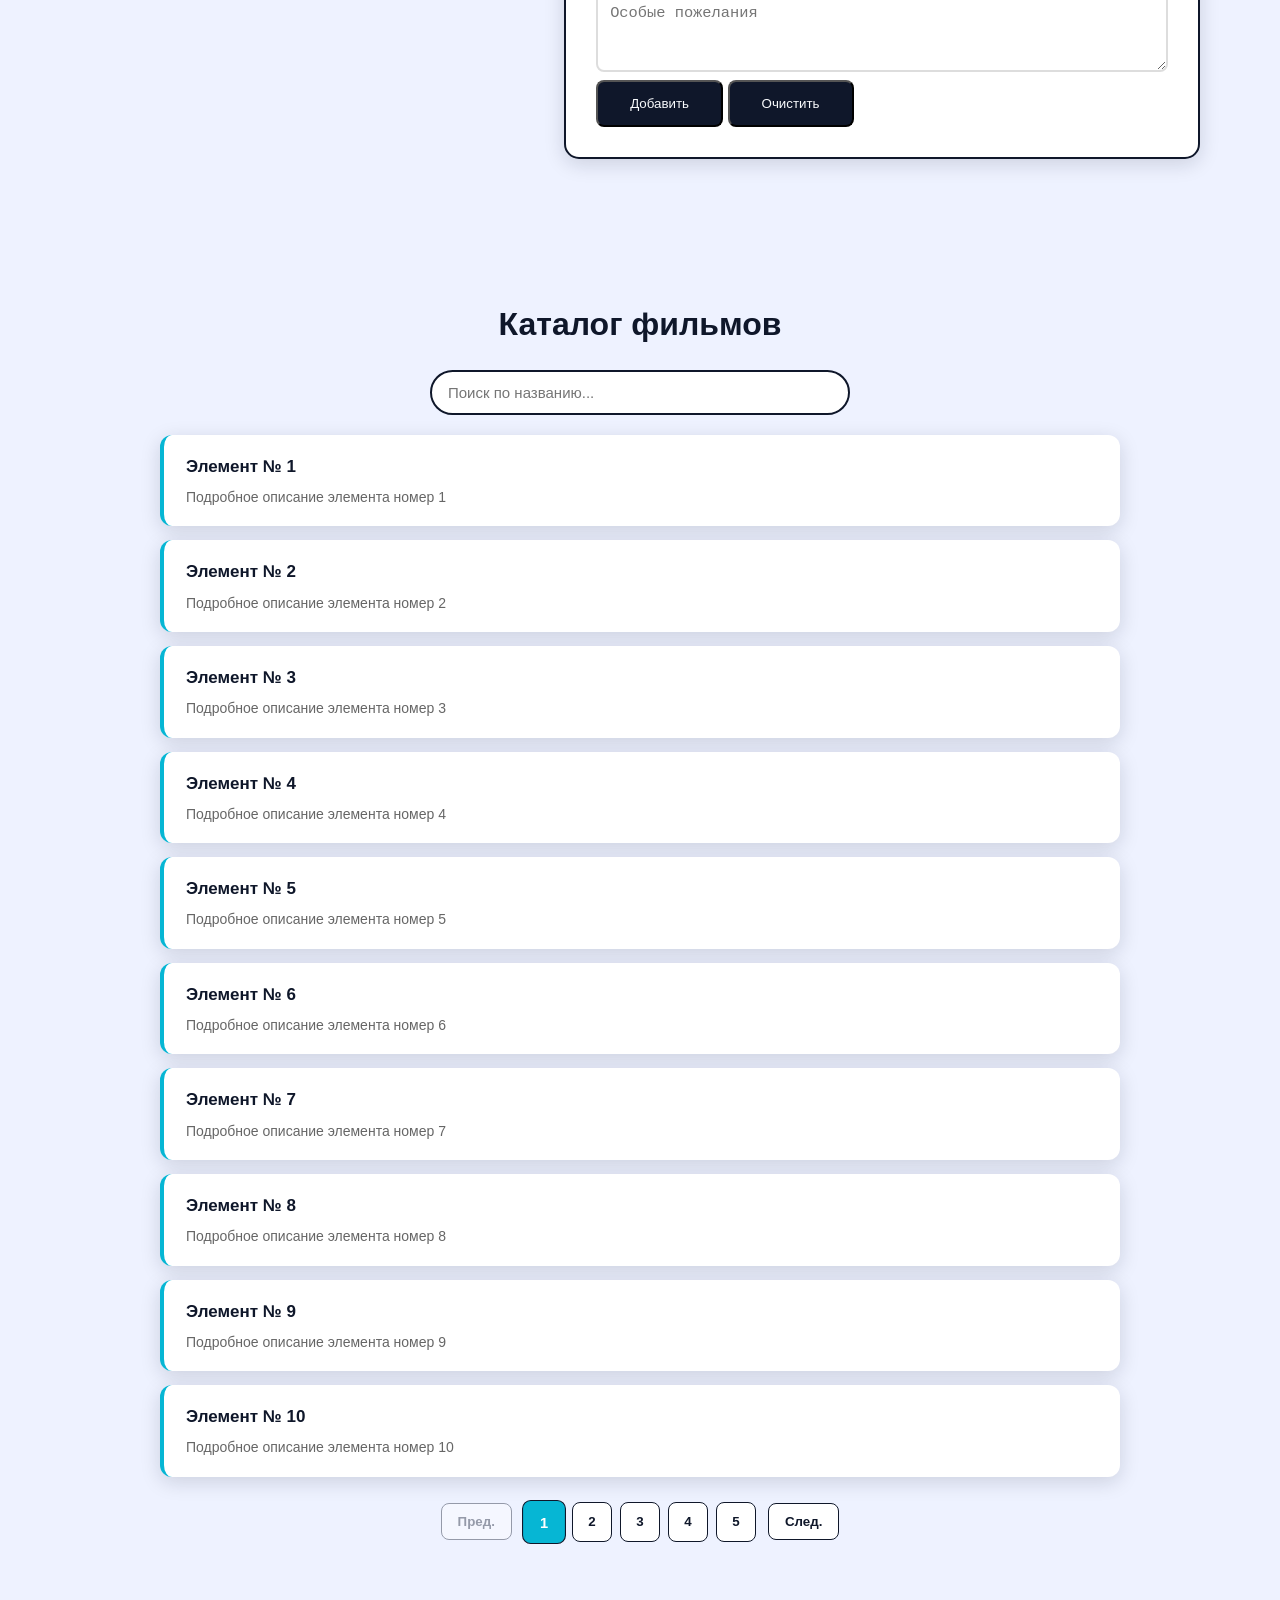
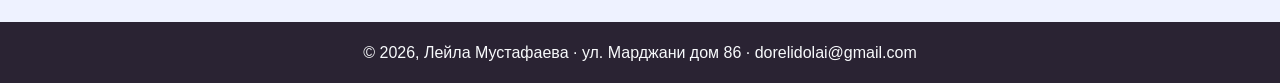
==== commit b51144d0: "upd slider" ====
--- a/index.html
+++ b/index.html
@@ -57,7 +57,7 @@
 
     <div class="filters">
         <button class="filter-btn active" data-filter="all">Все</button>
-        <button class="filter-btn" data-filter="soon">Скоро выйдет</button>
+        <button class="filter-btn" data-filter="soon">Скоро...</button>
         <button class="filter-btn" data-filter="new">Новое</button>
         <button class="filter-btn" data-filter="popular">Хит</button>
     </div>
@@ -109,6 +109,29 @@
             <h2 class="name">Вышка 2</h2>
              <img src="fall2.png" alt="Вышка 2" width="300" height="450">
             <p>После трагической гибели на вышке B67 видео Шайло разлетелись по сети, а сама она стала легендой среди экстремалов. Однако ее сестра Джакс так и не смогла смириться с утратой.</p>
+            <label class="fav">
+                <input type="checkbox">
+                <span>Посмотрю позже</span>
+            </label>
+            <a href="#" class="btn">Перейти к просмотру</a>
+        </article>
+
+        <article class="movie" data-category="new">
+            <span class="badge">New</span>
+            <h2 class="name">Обитель зла</h2>
+             <img src="re.png" alt="Обитель зла" width="300" height="450">
+            <p>Незадачливому курьеру поручено доставить посылку в отдалённую больницу. Там парень оказывается в эпицентре вспышки неизвестного вируса и теперь вынужден сражаться с ордами мутировавших существ.</p>
+            <label class="fav">
+                <input type="checkbox">
+                <span>Посмотрю позже</span>
+            </label>
+            <a href="#" class="btn">Перейти к просмотру</a>
+        </article>
+
+        <article class="movie" data-category="popular">
+            <h2 class="name">Вот это драма!</h2>
+             <img src="thedrama.png" alt="Вот это драма!" width="300" height="450">
+            <p>Место свадьбы выбрано, приглашения разосланы, до долгожданной церемонии остаются считанные дни. Но одно внезапное откровение переворачивает всё — Чарли узнаёт об Эмме то, что предпочёл бы не знать.</p>
             <label class="fav">
                 <input type="checkbox">
                 <span>Посмотрю позже</span>
--- a/styles.css
+++ b/styles.css
@@ -612,6 +612,62 @@
     visibility: visible;
 }
 
+.slider__media {
+    position: relative;
+    display: inline-block;
+    max-width: 100%;
+    height: 280px;
+}
+
+.slider__poster, .slider__video {
+    height: 280px;
+    width: auto;
+    max-width: 100%;
+    object-fit: contain;
+    border-radius: 12px;
+    border: 1.5px solid var(--border);
+    display: block;
+}
+
+.slider__video {
+    position: absolute;
+    inset: 0;
+    margin: auto;
+    opacity: 0;
+    visibility: hidden;
+    transition: opacity 0.3s ease, visibility 0.3s ease;
+    background: #000;
+}
+
+.slider__slide:hover .slider__video {
+    opacity: 1;
+    visibility: visible;
+}
+
+.slider__sound {
+    position: absolute;
+    bottom: 10px;
+    right: 10px;
+    width: 40px;
+    height: 40px;
+    border: none;
+    border-radius: 50%;
+    background: rgba(0, 0, 0, 0.65);
+    color: #fff;
+    font-size: 18px;
+    cursor: pointer;
+    display: flex;
+    align-items: center;
+    justify-content: center;
+    z-index: 3;
+    transition: background 0.2s, transform 0.2s;
+}
+
+.slider__sound:hover {
+    background: var(--accent);
+    transform: scale(1.08);
+}
+
 .slider__img {
     height: 280px;
     width: auto;
@@ -619,6 +675,7 @@
     object-fit: contain;
     border-radius: 12px;
     border: 1.5px solid var(--border);
+    display: block;
 }
 
 .slider__caption {
@@ -949,6 +1006,10 @@
         padding: 20px 15px;
     }
 
+    .slider__media, .slider__poster, .slider__video {
+        height: 220px;
+    }
+
     .layout {
         padding: 20px 15px;
     }
